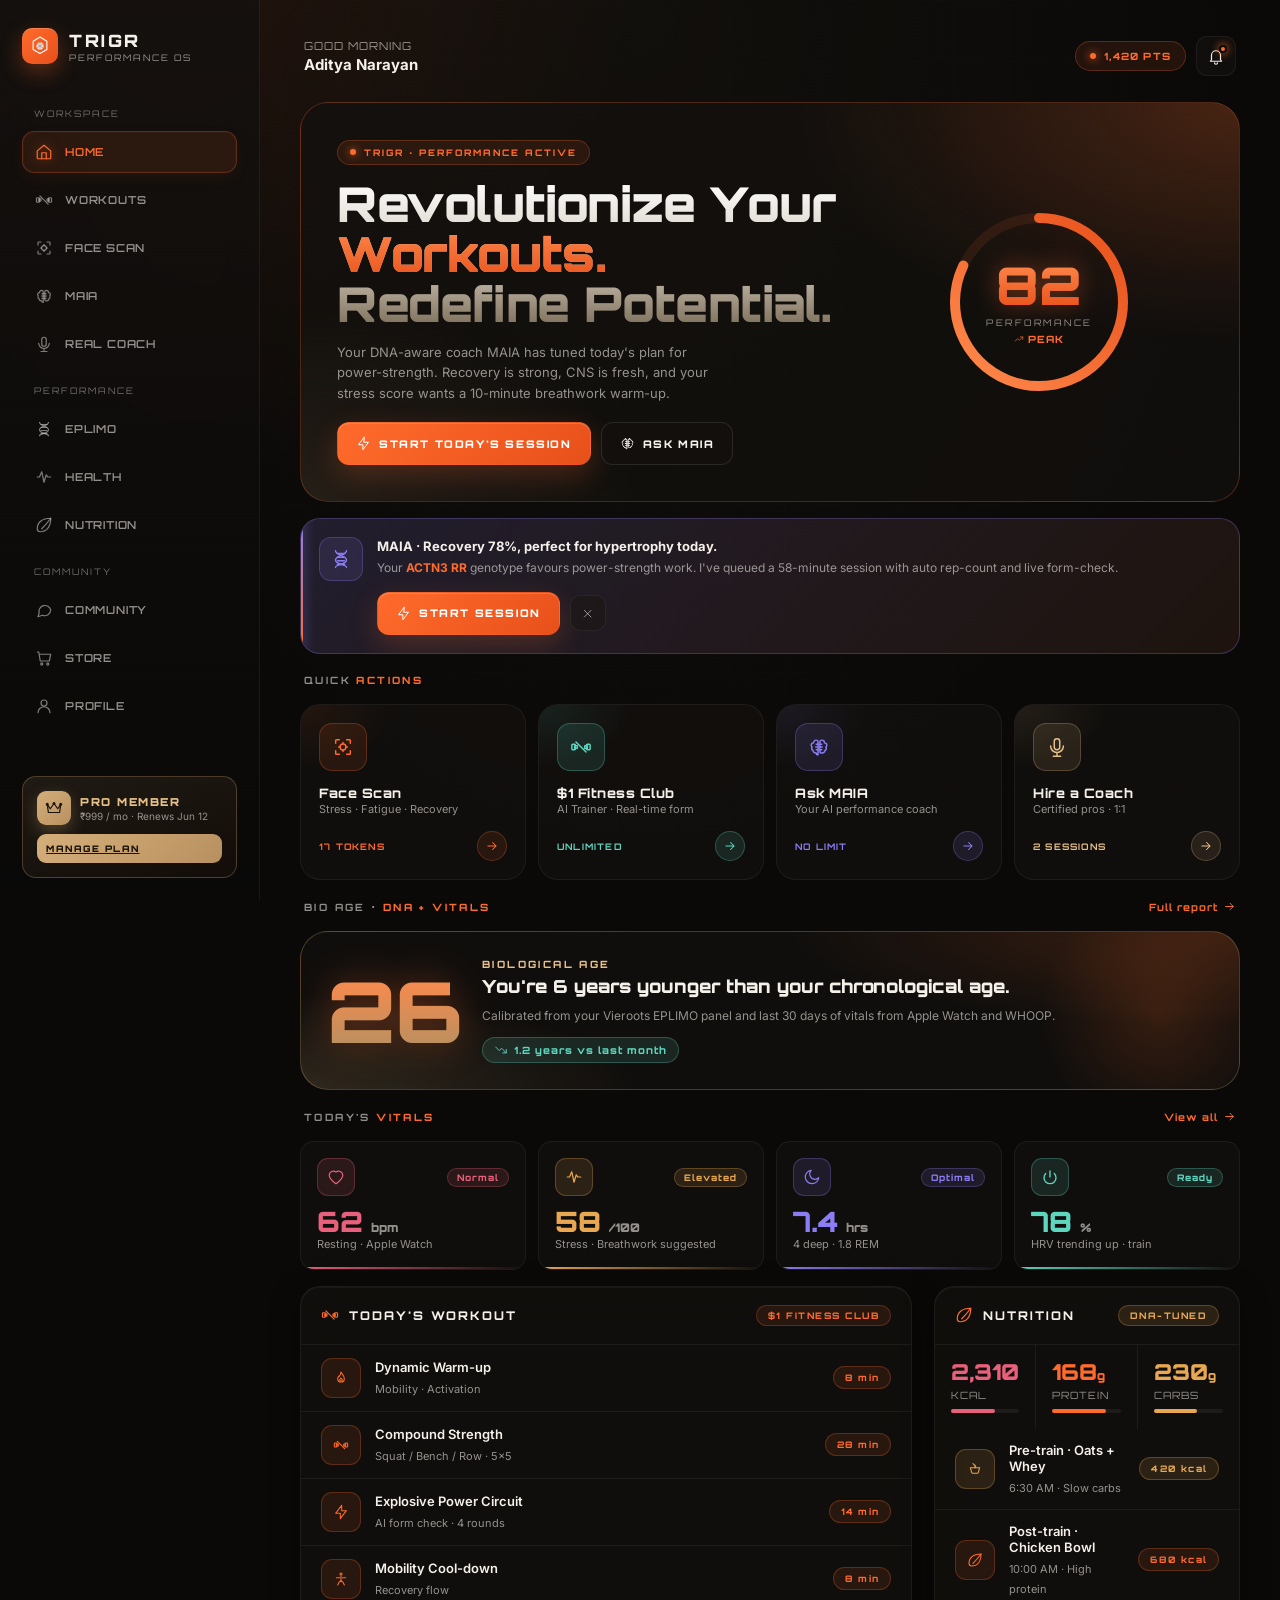
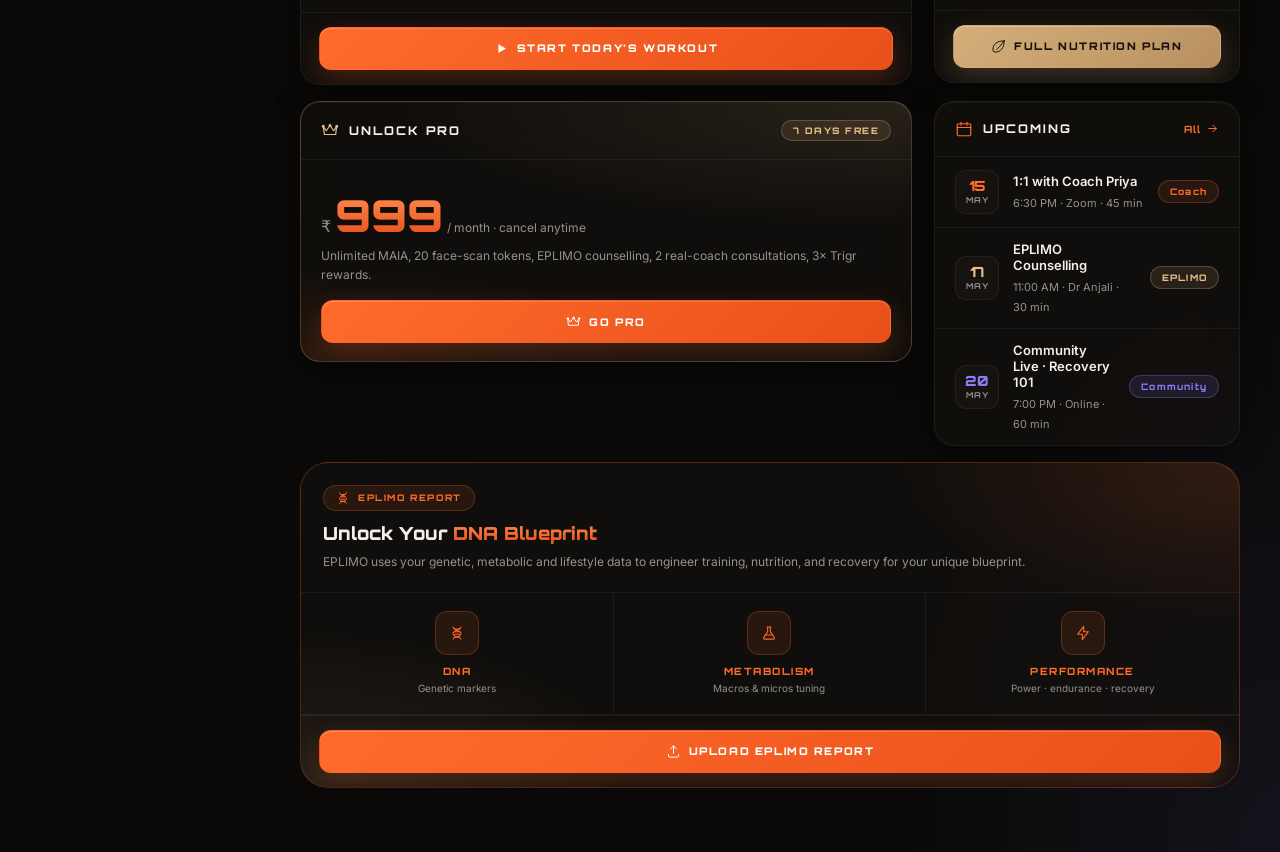
==== index.html @ 05886dad "TRIGR prototype · v1.0 · all 12 pages" ====
<!DOCTYPE html>
<html lang="en">
<head>
<meta charset="UTF-8"/>
<meta name="viewport" content="width=device-width, initial-scale=1.0"/>
<title>TRIGR — Home</title>
<link href="https://fonts.googleapis.com/css2?family=Orbitron:wght@400;600;700;900&family=Inter:wght@300;400;500;600;700;800&display=swap" rel="stylesheet"/>
<link rel="stylesheet" href="styles.css"/>
<script src="icons.js" defer></script>
</head>
<body>

<div class="app">

  <!-- SIDEBAR (desktop) -->
  <aside class="sidebar">
    <div class="sb-brand">
      <div class="sb-mark"><svg class="ic ic-22"><use href="#i-logo"/></svg></div>
      <div>
        <div class="sb-name">TRIGR</div>
        <div class="sb-sub">Performance OS</div>
      </div>
    </div>

    <div class="sb-section">Workspace</div>
    <a href="index.html"     class="sb-link active"><svg class="ic"><use href="#i-home"/></svg>Home</a>
    <a href="workout.html"   class="sb-link"><svg class="ic"><use href="#i-dumbbell"/></svg>Workouts</a>
    <a href="scan.html"      class="sb-link"><svg class="ic"><use href="#i-scan"/></svg>Face Scan</a>
    <a href="maia.html"      class="sb-link"><svg class="ic"><use href="#i-brain"/></svg>MAIA</a>
    <a href="coach.html"     class="sb-link"><svg class="ic"><use href="#i-mic"/></svg>Real Coach</a>

    <div class="sb-section">Performance</div>
    <a href="eplimo.html"    class="sb-link"><svg class="ic"><use href="#i-dna"/></svg>EPLIMO</a>
    <a href="health.html"    class="sb-link"><svg class="ic"><use href="#i-pulse"/></svg>Health</a>
    <a href="diet.html"      class="sb-link"><svg class="ic"><use href="#i-leaf"/></svg>Nutrition</a>

    <div class="sb-section">Community</div>
    <a href="community.html" class="sb-link"><svg class="ic"><use href="#i-message"/></svg>Community</a>
    <a href="store.html"     class="sb-link"><svg class="ic"><use href="#i-cart"/></svg>Store</a>
    <a href="profile.html"   class="sb-link"><svg class="ic"><use href="#i-user"/></svg>Profile</a>

    <div class="sb-plan">
      <div class="sb-plan-row">
        <div class="sb-plan-ic"><svg class="ic ic-18"><use href="#i-crown"/></svg></div>
        <div>
          <div class="sb-plan-name">PRO MEMBER</div>
          <div class="sb-plan-meta">₹999 / mo · Renews Jun 12</div>
        </div>
      </div>
      <a href="upgrade.html" class="sb-plan-btn">Manage Plan</a>
    </div>
  </aside>

  <!-- MAIN -->
  <main class="main">
  <div class="main-wrap">

    <!-- TOP BAR -->
    <div class="topbar">
      <div class="tb-left">
        <div class="tb-menu"><svg class="ic ic-18"><use href="#i-menu"/></svg></div>
        <div class="tb-mark">
          <div class="sb-mark"><svg class="ic ic-18"><use href="#i-logo"/></svg></div>
          <div class="tb-name">TRIGR</div>
        </div>
        <div class="tb-greet">
          <div class="tg-hey">Good morning</div>
          <div class="tg-name">Aditya Narayan</div>
        </div>
      </div>
      <div class="tb-right">
        <span class="pill"><span class="dot"></span>1,420 PTS</span>
        <button class="icon-btn"><svg class="ic ic-18"><use href="#i-bell"/></svg><span class="nd"></span></button>
      </div>
    </div>

    <div class="stack">

      <!-- HERO -->
      <section class="hero">
        <div class="hero-grid">
          <div>
            <div class="hero-eyebrow"><span class="dot"></span>Trigr · Performance Active</div>
            <h1 class="hero-title">Revolutionize Your <span>Workouts.</span><br/>Redefine Potential.</h1>
            <p class="hero-sub">Your DNA-aware coach MAIA has tuned today's plan for power-strength. Recovery is strong, CNS is fresh, and your stress score wants a 10-minute breathwork warm-up.</p>
            <div class="hero-cta-row">
              <a href="workout.html" class="btn btn-primary inline"><svg class="ic"><use href="#i-bolt"/></svg>Start Today's Session</a>
              <a href="maia.html"    class="btn btn-ghost inline"><svg class="ic"><use href="#i-brain"/></svg>Ask MAIA</a>
            </div>
          </div>

          <div class="ring-wrap">
            <div class="ring">
              <svg viewBox="0 0 200 200">
                <circle cx="100" cy="100" r="84" fill="none" stroke="rgba(255,107,44,.10)" stroke-width="10"/>
                <circle id="mRing" cx="100" cy="100" r="84" fill="none"
                  stroke="url(#g-ring)" stroke-width="10" stroke-linecap="round"
                  stroke-dasharray="528" stroke-dashoffset="528"
                  style="transition:stroke-dashoffset 1.4s cubic-bezier(.4,0,.2,1)"/>
                <defs>
                  <linearGradient id="g-ring" x1="0" y1="0" x2="1" y2="1">
                    <stop offset="0%" stop-color="#FF8A4C"/>
                    <stop offset="100%" stop-color="#E8501A"/>
                  </linearGradient>
                </defs>
              </svg>
              <div class="ring-center">
                <div class="ring-val">82</div>
                <div class="ring-lbl">Performance</div>
                <div class="ring-sub"><svg class="ic"><use href="#i-trend-up"/></svg>Peak</div>
              </div>
            </div>
          </div>
        </div>
      </section>

      <!-- MAIA INSIGHT BANNER -->
      <div class="banner" id="banner">
        <div class="banner-ic"><svg class="ic"><use href="#i-dna"/></svg></div>
        <div class="banner-body">
          <strong>MAIA · Recovery 78%, perfect for hypertrophy today.</strong>
          <p>Your <b>ACTN3 RR</b> genotype favours power-strength work. I've queued a 58-minute session with auto rep-count and live form-check.</p>
          <div class="banner-cta">
            <a href="workout.html" class="btn btn-primary inline"><svg class="ic"><use href="#i-bolt"/></svg>Start Session</a>
            <button class="banner-x" onclick="document.getElementById('banner').style.display='none'"><svg class="ic"><use href="#i-close"/></svg></button>
          </div>
        </div>
      </div>

      <!-- QUICK ACTIONS -->
      <div class="sec-head"><div class="sec-eyebrow">Quick <b>Actions</b></div></div>
      <div class="actions">
        <a href="scan.html" class="action tone-trigr">
          <div class="action-head"><div class="action-ic"><svg class="ic"><use href="#i-scan"/></svg></div></div>
          <div><div class="action-title">Face Scan</div><div class="action-sub">Stress · Fatigue · Recovery</div></div>
          <div class="action-meta"><span class="action-pill">17 Tokens</span><span class="action-arr"><svg class="ic ic-14"><use href="#i-arrow-right"/></svg></span></div>
        </a>
        <a href="workout.html" class="action tone-teal">
          <div class="action-head"><div class="action-ic"><svg class="ic"><use href="#i-dumbbell"/></svg></div></div>
          <div><div class="action-title">$1 Fitness Club</div><div class="action-sub">AI Trainer · Real-time form</div></div>
          <div class="action-meta"><span class="action-pill">Unlimited</span><span class="action-arr"><svg class="ic ic-14"><use href="#i-arrow-right"/></svg></span></div>
        </a>
        <a href="maia.html" class="action tone-purple">
          <div class="action-head"><div class="action-ic"><svg class="ic"><use href="#i-brain"/></svg></div></div>
          <div><div class="action-title">Ask MAIA</div><div class="action-sub">Your AI performance coach</div></div>
          <div class="action-meta"><span class="action-pill">No Limit</span><span class="action-arr"><svg class="ic ic-14"><use href="#i-arrow-right"/></svg></span></div>
        </a>
        <a href="coach.html" class="action tone-gold">
          <div class="action-head"><div class="action-ic"><svg class="ic"><use href="#i-mic"/></svg></div></div>
          <div><div class="action-title">Hire a Coach</div><div class="action-sub">Certified pros · 1:1</div></div>
          <div class="action-meta"><span class="action-pill">2 Sessions</span><span class="action-arr"><svg class="ic ic-14"><use href="#i-arrow-right"/></svg></span></div>
        </a>
      </div>

      <!-- BIO AGE -->
      <div class="sec-head"><div class="sec-eyebrow">Bio Age · <b>DNA + Vitals</b></div><a href="health.html" class="sec-link">Full report<svg class="ic"><use href="#i-arrow-right"/></svg></a></div>
      <section class="bioage">
        <div class="bioage-row">
          <div class="bioage-num">26</div>
          <div class="bioage-info">
            <div class="bioage-eyebrow">Biological Age</div>
            <h3>You're 6 years younger than your chronological age.</h3>
            <p>Calibrated from your Vieroots EPLIMO panel and last 30 days of vitals from Apple Watch and WHOOP.</p>
            <span class="bioage-delta"><svg class="ic ic-14"><use href="#i-trend-down"/></svg>1.2 years vs last month</span>
          </div>
        </div>
      </section>

      <!-- VITALS TILES -->
      <div class="sec-head"><div class="sec-eyebrow">Today's <b>Vitals</b></div><a href="health.html" class="sec-link">View all<svg class="ic"><use href="#i-arrow-right"/></svg></a></div>
      <div class="tile-grid">
        <div class="tile tone-rose">
          <div class="tile-head"><div class="tile-ic"><svg class="ic"><use href="#i-heart"/></svg></div><span class="tile-badge">Normal</span></div>
          <div><div class="tile-val">62<small> bpm</small></div><div class="tile-hint">Resting · Apple Watch</div></div>
        </div>
        <div class="tile tone-amber">
          <div class="tile-head"><div class="tile-ic"><svg class="ic"><use href="#i-pulse"/></svg></div><span class="tile-badge">Elevated</span></div>
          <div><div class="tile-val">58<small> /100</small></div><div class="tile-hint">Stress · Breathwork suggested</div></div>
        </div>
        <div class="tile tone-purple">
          <div class="tile-head"><div class="tile-ic"><svg class="ic"><use href="#i-moon"/></svg></div><span class="tile-badge">Optimal</span></div>
          <div><div class="tile-val">7.4<small> hrs</small></div><div class="tile-hint">4 deep · 1.8 REM</div></div>
        </div>
        <div class="tile tone-teal">
          <div class="tile-head"><div class="tile-ic"><svg class="ic"><use href="#i-power"/></svg></div><span class="tile-badge">Ready</span></div>
          <div><div class="tile-val">78<small> %</small></div><div class="tile-hint">HRV trending up · train</div></div>
        </div>
      </div>

      <!-- 2-COL: Today's workout + Diet -->
      <div class="layout-2col">
        <section class="card">
          <div class="card-head"><div class="ch-left"><svg class="ic ic-18"><use href="#i-dumbbell"/></svg><h3>Today's Workout</h3></div><span class="tag">$1 Fitness Club</span></div>
          <div class="rows">
            <div class="rrow"><div class="rrow-ic tone-trigr"><svg class="ic"><use href="#i-fire"/></svg></div><div class="rrow-info"><strong>Dynamic Warm-up</strong><span>Mobility · Activation</span></div><span class="rrow-pill">8 min</span></div>
            <div class="rrow"><div class="rrow-ic tone-trigr"><svg class="ic"><use href="#i-dumbbell"/></svg></div><div class="rrow-info"><strong>Compound Strength</strong><span>Squat / Bench / Row · 5×5</span></div><span class="rrow-pill">28 min</span></div>
            <div class="rrow"><div class="rrow-ic tone-trigr"><svg class="ic"><use href="#i-bolt"/></svg></div><div class="rrow-info"><strong>Explosive Power Circuit</strong><span>AI form check · 4 rounds</span></div><span class="rrow-pill">14 min</span></div>
            <div class="rrow"><div class="rrow-ic tone-trigr"><svg class="ic"><use href="#i-stretch"/></svg></div><div class="rrow-info"><strong>Mobility Cool-down</strong><span>Recovery flow</span></div><span class="rrow-pill">8 min</span></div>
          </div>
          <div class="card-foot"><a href="workout.html" class="btn btn-primary"><svg class="ic"><use href="#i-play"/></svg>Start Today's Workout</a></div>
        </section>

        <section class="card">
          <div class="card-head"><div class="ch-left"><svg class="ic ic-18"><use href="#i-leaf"/></svg><h3>Nutrition</h3></div><span class="tag amber">DNA-Tuned</span></div>
          <div class="macro-grid">
            <div class="macro">
              <div class="macro-val" style="color:var(--rose)">2,310</div>
              <div class="macro-lbl">Kcal</div>
              <div class="macro-bar"><div class="macro-fill" style="width:64%;background:var(--rose)"></div></div>
            </div>
            <div class="macro">
              <div class="macro-val" style="color:var(--trigr)">168<small style="font-size:12px">g</small></div>
              <div class="macro-lbl">Protein</div>
              <div class="macro-bar"><div class="macro-fill" style="width:78%;background:var(--trigr)"></div></div>
            </div>
            <div class="macro">
              <div class="macro-val" style="color:var(--amber)">230<small style="font-size:12px">g</small></div>
              <div class="macro-lbl">Carbs</div>
              <div class="macro-bar"><div class="macro-fill" style="width:62%;background:var(--amber)"></div></div>
            </div>
          </div>
          <div class="rows">
            <div class="rrow"><div class="rrow-ic tone-amber"><svg class="ic"><use href="#i-mortar"/></svg></div><div class="rrow-info"><strong>Pre-train · Oats + Whey</strong><span>6:30 AM · Slow carbs</span></div><span class="rrow-pill tone-amber">420 kcal</span></div>
            <div class="rrow"><div class="rrow-ic tone-trigr"><svg class="ic"><use href="#i-leaf"/></svg></div><div class="rrow-info"><strong>Post-train · Chicken Bowl</strong><span>10:00 AM · High protein</span></div><span class="rrow-pill">680 kcal</span></div>
          </div>
          <div class="card-foot"><a href="diet.html" class="btn btn-gold"><svg class="ic"><use href="#i-leaf"/></svg>Full Nutrition Plan</a></div>
        </section>
      </div>

      <!-- 2-COL: Upgrade + Upcoming -->
      <div class="layout-2col">
        <section class="card luxe">
          <div class="card-head"><div class="ch-left"><svg class="ic ic-18" style="color:var(--gold3)"><use href="#i-crown"/></svg><h3>Unlock Pro</h3></div><span class="tag gold">7 Days Free</span></div>
          <div class="card-pad">
            <div class="plan-price-row">
              <span class="plan-sym">₹</span>
              <span class="plan-amt">999</span>
              <span class="plan-per">/ month · cancel anytime</span>
            </div>
            <p style="font-size:12px;color:var(--muted);line-height:1.6;margin:8px 0 16px">Unlimited MAIA, 20 face-scan tokens, EPLIMO counselling, 2 real-coach consultations, 3× Trigr rewards.</p>
            <a href="upgrade.html" class="btn btn-primary"><svg class="ic"><use href="#i-crown"/></svg>Go Pro</a>
          </div>
        </section>

        <section class="card">
          <div class="card-head"><div class="ch-left"><svg class="ic ic-18"><use href="#i-calendar"/></svg><h3>Upcoming</h3></div><a href="#" class="sec-link">All<svg class="ic"><use href="#i-arrow-right"/></svg></a></div>
          <div class="rows">
            <div class="rrow"><div class="rrow-date"><div class="d">15</div><div class="m">MAY</div></div><div class="rrow-info"><strong>1:1 with Coach Priya</strong><span>6:30 PM · Zoom · 45 min</span></div><span class="rrow-pill">Coach</span></div>
            <div class="rrow"><div class="rrow-date"><div class="d" style="color:var(--gold3)">17</div><div class="m">MAY</div></div><div class="rrow-info"><strong>EPLIMO Counselling</strong><span>11:00 AM · Dr Anjali · 30 min</span></div><span class="rrow-pill tone-gold">EPLIMO</span></div>
            <div class="rrow"><div class="rrow-date"><div class="d" style="color:var(--purple)">20</div><div class="m">MAY</div></div><div class="rrow-info"><strong>Community Live · Recovery 101</strong><span>7:00 PM · Online · 60 min</span></div><span class="rrow-pill tone-purple">Community</span></div>
          </div>
        </section>
      </div>

      <!-- EPLIMO TEASER -->
      <section class="eplimo-card">
        <div class="eplimo-head">
          <div class="eplimo-vbadge"><svg class="ic ic-14"><use href="#i-dna"/></svg>EPLIMO Report</div>
          <h3>Unlock Your <span>DNA Blueprint</span></h3>
          <p>EPLIMO uses your genetic, metabolic and lifestyle data to engineer training, nutrition, and recovery for your unique blueprint.</p>
        </div>
        <div class="pillars">
          <div class="pillar"><div class="pillar-ic"><svg class="ic"><use href="#i-dna"/></svg></div><div class="pillar-name">DNA</div><div class="pillar-sub">Genetic markers</div></div>
          <div class="pillar"><div class="pillar-ic"><svg class="ic"><use href="#i-flask"/></svg></div><div class="pillar-name">Metabolism</div><div class="pillar-sub">Macros & micros tuning</div></div>
          <div class="pillar"><div class="pillar-ic"><svg class="ic"><use href="#i-bolt"/></svg></div><div class="pillar-name">Performance</div><div class="pillar-sub">Power · endurance · recovery</div></div>
        </div>
        <div class="card-foot"><a href="eplimo.html" class="btn btn-primary"><svg class="ic"><use href="#i-upload"/></svg>Upload EPLIMO Report</a></div>
      </section>

    </div>
  </div>
  </main>

  <!-- BOTTOM NAV (mobile) -->
  <nav class="bottom-nav">
    <a href="index.html"   class="bn-item on"><svg class="ic"><use href="#i-home"/></svg>Home</a>
    <a href="workout.html" class="bn-item"><svg class="ic"><use href="#i-dumbbell"/></svg>Move</a>
    <a href="scan.html"    class="bn-item"><svg class="ic"><use href="#i-scan"/></svg>Scan</a>
    <a href="maia.html"    class="bn-item"><svg class="ic"><use href="#i-brain"/></svg>MAIA</a>
    <a href="profile.html" class="bn-item"><svg class="ic"><use href="#i-user"/></svg>Profile</a>
  </nav>

</div>

<script>
window.addEventListener('load', () => {
  const r = document.getElementById('mRing');
  if (r) {
    const C = 2 * Math.PI * 84;
    setTimeout(() => { r.setAttribute('stroke-dashoffset', C * (1 - 0.82)); }, 400);
  }
});
</script>
</body>
</html>
---- styles.css ----
/* ============================================================
   TRIGR · Vieroots Performance OS
   Responsive luxury design system · Desktop dashboard + mobile app
   Brand: orange + champagne · Refined · No emojis · SVG icons
   ============================================================ */

*, *::before, *::after { box-sizing: border-box; margin: 0; padding: 0; }

:root {
  /* Brand */
  --trigr:    #FF6B2C;
  --trigr2:   #FF8A4C;
  --trigr3:   #E8501A;
  --tr-dim:   rgba(255,107,44,.10);
  --tr-dim2:  rgba(255,107,44,.05);
  --tr-b:     rgba(255,107,44,.25);
  --tr-b2:    rgba(255,107,44,.45);
  --tr-g:     0 14px 40px rgba(255,107,44,.22);

  /* Champagne / gold luxe accent */
  --gold:     #D4AF7A;
  --gold2:    #B89060;
  --gold3:    #E6C088;
  --gold-dim: rgba(212,175,122,.12);
  --gold-b:   rgba(212,175,122,.28);

  /* Functional accents */
  --purple:   #8B7DF5;
  --pur-dim:  rgba(139,125,245,.12);
  --pur-b:    rgba(139,125,245,.28);
  --teal:     #5DD6C0;
  --teal-dim: rgba(93,214,192,.12);
  --teal-b:   rgba(93,214,192,.28);
  --rose:     #E8607C;
  --rose-dim: rgba(232,96,124,.12);
  --rose-b:   rgba(232,96,124,.28);
  --amber:    #E8A852;
  --amb-dim:  rgba(232,168,82,.12);
  --amb-b:    rgba(232,168,82,.28);
  --green-s:  #6FCF97;

  /* Surfaces */
  --bg:        #0A0908;
  --bg2:       #110F0D;
  --bg3:       #14110F;
  --surface:   rgba(20,17,15,.72);
  --surface2:  rgba(28,23,20,.55);
  --glass:     rgba(20,17,15,.78);
  --hairline:  rgba(255,255,255,.06);
  --hairline2: rgba(255,255,255,.10);
  --hairline3: rgba(255,255,255,.16);

  /* Text */
  --text:      #F5F0EA;
  --text2:     rgba(245,240,234,.86);
  --muted:     rgba(245,240,234,.58);
  --muted2:    rgba(245,240,234,.42);

  /* Type */
  --f-display: 'Orbitron', system-ui, sans-serif;
  --f-body:    'Inter', system-ui, sans-serif;

  /* Radii / shadow */
  --r-sm: 10px;
  --r-md: 14px;
  --r-lg: 20px;
  --r-xl: 28px;
  --sh-1: 0 1px 0 rgba(255,255,255,.04) inset, 0 8px 30px rgba(0,0,0,.4);
  --sh-2: 0 1px 0 rgba(255,255,255,.05) inset, 0 18px 60px rgba(0,0,0,.5);

  /* Layout */
  --side-w: 260px;
  --maxw:   1280px;
}

html, body {
  font-family: var(--f-body);
  -webkit-font-smoothing: antialiased;
  text-rendering: optimizeLegibility;
  color: var(--text);
  background: var(--bg);
}

body {
  min-height: 100vh;
  background:
    radial-gradient(ellipse 60% 40% at 12% -6%, rgba(255,107,44,.10), transparent 65%),
    radial-gradient(ellipse 50% 40% at 100% 100%, rgba(139,125,245,.08), transparent 60%),
    radial-gradient(ellipse 80% 60% at 50% 0%, rgba(212,175,122,.04), transparent 60%),
    var(--bg);
  overflow-x: hidden;
}

/* ─── Icon primitive ─── */
.ic { width: 1em; height: 1em; display: inline-block; vertical-align: -.125em; color: currentColor; flex-shrink: 0; }
.ic-14 { font-size: 14px; }
.ic-16 { font-size: 16px; }
.ic-18 { font-size: 18px; }
.ic-20 { font-size: 20px; }
.ic-22 { font-size: 22px; }
.ic-24 { font-size: 24px; }
.ic-28 { font-size: 28px; }
.ic-32 { font-size: 32px; }
.ic-40 { font-size: 40px; }
.ic-48 { font-size: 48px; }

/* ─── App layout ─── */
.app {
  display: grid;
  grid-template-columns: 1fr;
  min-height: 100vh;
  position: relative;
}

/* Faint grid texture (only on desktop) */
.app::before {
  content: ''; position: fixed; inset: 0; pointer-events: none; z-index: 0; opacity: .55;
  background-image:
    linear-gradient(rgba(255,255,255,.014) 1px, transparent 1px),
    linear-gradient(90deg, rgba(255,255,255,.014) 1px, transparent 1px);
  background-size: 56px 56px;
}

/* ─── SIDEBAR (desktop) ─── */
.sidebar {
  display: none;
  position: sticky; top: 0; align-self: start;
  height: 100vh;
  width: var(--side-w);
  padding: 28px 22px 22px;
  border-right: 1px solid var(--hairline);
  background: linear-gradient(180deg, rgba(20,17,15,.85), rgba(10,9,8,.85));
  backdrop-filter: blur(20px);
  z-index: 30;
  flex-direction: column;
  gap: 6px;
}
.sb-brand { display: flex; align-items: center; gap: 11px; margin-bottom: 24px; }
.sb-mark {
  width: 36px; height: 36px; border-radius: 10px;
  background: linear-gradient(135deg, var(--trigr), var(--trigr3));
  display: grid; place-items: center; color: #fff;
  box-shadow: 0 8px 22px rgba(255,107,44,.32), inset 0 1px 0 rgba(255,255,255,.18);
}
.sb-name {
  font-family: var(--f-display); font-size: 17px; font-weight: 900;
  letter-spacing: 2.5px; color: var(--text);
}
.sb-sub {
  font-size: 9px; color: var(--muted); letter-spacing: 2px;
  text-transform: uppercase; font-family: var(--f-display); margin-top: 1px;
}

.sb-section { font-size: 9px; color: var(--muted2); font-family: var(--f-display); letter-spacing: 2px; text-transform: uppercase; padding: 14px 12px 6px; }
.sb-link {
  display: flex; align-items: center; gap: 12px;
  padding: 11px 12px; border-radius: 12px;
  color: var(--muted); text-decoration: none;
  font-family: var(--f-display); font-size: 11px; font-weight: 600;
  letter-spacing: .8px; text-transform: uppercase;
  transition: color .2s, background .2s, transform .2s;
  border: 1px solid transparent;
}
.sb-link .ic { font-size: 18px; opacity: .85; }
.sb-link:hover { color: var(--text); background: rgba(255,255,255,.025); }
.sb-link.active {
  color: var(--trigr); background: var(--tr-dim);
  border-color: var(--tr-b);
  box-shadow: inset 0 0 0 1px rgba(255,107,44,.04), 0 6px 16px rgba(255,107,44,.06);
}
.sb-link.active .ic { opacity: 1; filter: drop-shadow(0 0 6px rgba(255,107,44,.55)); }

.sb-plan {
  margin-top: auto;
  padding: 14px;
  border-radius: 14px;
  background: linear-gradient(160deg, rgba(212,175,122,.10), rgba(255,107,44,.04));
  border: 1px solid var(--gold-b);
  display: flex; flex-direction: column; gap: 9px;
}
.sb-plan-row { display: flex; align-items: center; gap: 9px; }
.sb-plan-ic {
  width: 34px; height: 34px; border-radius: 9px;
  background: linear-gradient(135deg, var(--gold), var(--gold2));
  color: #1a130a; display: grid; place-items: center;
  box-shadow: 0 6px 16px rgba(212,175,122,.28);
}
.sb-plan-name { font-family: var(--f-display); font-size: 11px; font-weight: 900; color: var(--gold3); letter-spacing: 1.5px; }
.sb-plan-meta { font-size: 10px; color: var(--muted); margin-top: 1px; }
.sb-plan-btn {
  width: 100%; padding: 9px; border-radius: 9px;
  background: linear-gradient(135deg, var(--gold), var(--gold2)); color: #1a130a;
  border: none; font-family: var(--f-display); font-size: 9px; font-weight: 900;
  letter-spacing: 1.5px; text-transform: uppercase; cursor: pointer;
}

/* ─── MAIN ─── */
.main {
  position: relative; z-index: 1;
  padding: 22px 18px 100px;
  max-width: 100%;
}
.main-wrap { max-width: var(--maxw); margin: 0 auto; }

/* Top bar */
.topbar {
  display: flex; align-items: center; justify-content: space-between; gap: 14px;
  padding: 4px 4px 18px;
  margin-bottom: 4px;
}
.tb-left { display: flex; align-items: center; gap: 14px; }
.tb-menu {
  width: 40px; height: 40px; border-radius: 11px;
  display: grid; place-items: center;
  background: var(--surface); border: 1px solid var(--hairline);
  color: var(--text); cursor: pointer;
}
.tb-mark { display: flex; align-items: center; gap: 10px; }
.tb-mark .sb-mark { width: 34px; height: 34px; border-radius: 9px; }
.tb-name { font-family: var(--f-display); font-size: 14px; font-weight: 900; letter-spacing: 2.5px; }

.tb-greet .tg-hey { font-size: 11px; color: var(--muted); font-family: var(--f-display); letter-spacing: 1px; text-transform: uppercase; }
.tb-greet .tg-name { font-size: 15px; font-weight: 700; margin-top: 2px; color: var(--text); }

.tb-right { display: flex; align-items: center; gap: 10px; }
.pill {
  display: inline-flex; align-items: center; gap: 8px;
  padding: 8px 14px; border-radius: 99px;
  background: var(--tr-dim); border: 1px solid var(--tr-b);
  font-family: var(--f-display); font-size: 10px; font-weight: 800;
  letter-spacing: 1.2px; color: var(--trigr);
}
.pill.gold { background: var(--gold-dim); border-color: var(--gold-b); color: var(--gold3); }
.pill.muted { background: var(--surface); border-color: var(--hairline); color: var(--muted); }
.pill .dot { width: 6px; height: 6px; border-radius: 50%; background: currentColor; box-shadow: 0 0 8px currentColor; }
.icon-btn {
  width: 40px; height: 40px; border-radius: 11px;
  display: grid; place-items: center;
  background: var(--surface); border: 1px solid var(--hairline);
  color: var(--text); cursor: pointer; position: relative;
  transition: border-color .2s, transform .15s;
}
.icon-btn:hover { border-color: var(--hairline2); }
.icon-btn .nd { position: absolute; top: 8px; right: 8px; width: 8px; height: 8px; border-radius: 50%; background: var(--trigr); box-shadow: 0 0 8px var(--trigr); border: 2px solid var(--bg); }

/* ─── Page header for sub-pages ─── */
.page-header {
  display: flex; align-items: center; gap: 12px;
  padding: 2px 4px 16px;
}
.back-btn {
  width: 40px; height: 40px; border-radius: 11px;
  display: grid; place-items: center;
  background: var(--surface); border: 1px solid var(--hairline);
  color: var(--text); cursor: pointer; text-decoration: none;
  transition: border-color .2s;
}
.back-btn:hover { border-color: var(--hairline2); }
.page-title { flex: 1; min-width: 0; }
.pt-eyebrow {
  font-size: 10px; font-family: var(--f-display); font-weight: 700;
  letter-spacing: 2px; color: var(--trigr); text-transform: uppercase;
}
.page-title h1 {
  font-family: var(--f-display); font-size: 20px; font-weight: 900;
  letter-spacing: 1px; margin-top: 3px;
  background: linear-gradient(180deg, #FFFFFF, #C9BFAF);
  -webkit-background-clip: text; -webkit-text-fill-color: transparent; background-clip: text;
}

/* ─── Section heads ─── */
.sec-head {
  display: flex; align-items: center; justify-content: space-between;
  margin: 8px 4px 2px;
}
.sec-eyebrow {
  font-family: var(--f-display); font-size: 10px; font-weight: 700;
  letter-spacing: 2.4px; text-transform: uppercase; color: var(--muted);
}
.sec-eyebrow b { color: var(--trigr); font-weight: 800; }
.sec-link {
  font-family: var(--f-display); font-size: 10px; font-weight: 700;
  letter-spacing: 1px; color: var(--trigr); text-decoration: none;
  display: inline-flex; align-items: center; gap: 5px; cursor: pointer;
}
.sec-link .ic { font-size: 13px; }

/* ─── Cards ─── */
.card {
  background: var(--surface); backdrop-filter: blur(20px);
  border: 1px solid var(--hairline);
  border-radius: var(--r-lg);
  box-shadow: var(--sh-1);
  overflow: hidden; position: relative;
}
.card.accent { border-color: var(--tr-b); }
.card.luxe {
  background:
    radial-gradient(ellipse 140% 80% at 100% 0%, rgba(212,175,122,.12), transparent 60%),
    radial-gradient(ellipse 100% 60% at 0% 100%, rgba(255,107,44,.10), transparent 60%),
    var(--surface);
  border-color: var(--gold-b);
}
.card-head {
  display: flex; align-items: center; justify-content: space-between;
  padding: 18px 20px; border-bottom: 1px solid var(--hairline);
}
.card-head .ch-left { display: flex; align-items: center; gap: 10px; }
.card-head .ch-left .ic { color: var(--trigr); font-size: 18px; }
.card-head h3 {
  font-family: var(--f-display); font-size: 12px; font-weight: 800;
  letter-spacing: 2px; text-transform: uppercase; color: var(--text);
}
.tag {
  font-family: var(--f-display); font-size: 9px; font-weight: 800;
  letter-spacing: 1.5px; text-transform: uppercase;
  padding: 4px 11px; border-radius: 99px;
  background: var(--tr-dim); color: var(--trigr); border: 1px solid var(--tr-b);
}
.tag.gold   { background: var(--gold-dim); color: var(--gold3); border-color: var(--gold-b); }
.tag.amber  { background: var(--amb-dim);  color: var(--amber); border-color: var(--amb-b); }
.tag.teal   { background: var(--teal-dim); color: var(--teal);  border-color: var(--teal-b); }
.tag.purple { background: var(--pur-dim);  color: var(--purple);border-color: var(--pur-b); }
.tag.rose   { background: var(--rose-dim); color: var(--rose);  border-color: var(--rose-b); }
.tag.muted  { background: var(--surface2); color: var(--muted); border-color: var(--hairline2); }

.card-pad { padding: 18px 20px; }
.card-foot { padding: 14px 18px; border-top: 1px solid var(--hairline); }

/* ─── HERO ─── */
.hero {
  position: relative; overflow: hidden;
  background:
    radial-gradient(ellipse 80% 100% at 100% 0%, rgba(255,107,44,.18), transparent 60%),
    radial-gradient(ellipse 60% 80% at 0% 100%, rgba(212,175,122,.10), transparent 60%),
    var(--surface);
  border: 1px solid var(--tr-b);
  border-radius: var(--r-xl);
  padding: 26px;
}
.hero::after {
  content: ''; position: absolute; inset: 0; pointer-events: none;
  background: radial-gradient(60% 80% at 100% 0%, rgba(255,107,44,.06), transparent 60%);
}
.hero-grid {
  display: grid; grid-template-columns: 1fr; gap: 22px;
  position: relative; z-index: 1; align-items: center;
}
.hero-eyebrow {
  display: inline-flex; align-items: center; gap: 8px;
  padding: 6px 12px; border-radius: 99px;
  background: var(--tr-dim); border: 1px solid var(--tr-b);
  font-family: var(--f-display); font-size: 9px; font-weight: 800;
  letter-spacing: 2px; text-transform: uppercase; color: var(--trigr);
  margin-bottom: 14px;
}
.hero-eyebrow .dot { width: 6px; height: 6px; border-radius: 50%; background: var(--trigr); box-shadow: 0 0 8px var(--trigr); animation: blink 2s infinite; }
@keyframes blink { 0%,100%{opacity:1} 50%{opacity:.3} }
.hero-title {
  font-family: var(--f-display); font-size: 30px; font-weight: 900; line-height: 1.05;
  letter-spacing: -.4px;
  background: linear-gradient(180deg, #FFFFFF, #C9BFAF 60%, #7A6C58);
  -webkit-background-clip: text; -webkit-text-fill-color: transparent; background-clip: text;
}
.hero-title span {
  background: linear-gradient(180deg, var(--trigr2), var(--trigr3));
  -webkit-background-clip: text; -webkit-text-fill-color: transparent; background-clip: text;
}
.hero-sub { font-size: 13px; color: var(--muted); margin-top: 12px; line-height: 1.6; max-width: 380px; }
.hero-cta-row { display: flex; gap: 10px; margin-top: 18px; flex-wrap: wrap; }

/* Hero ring */
.ring-wrap { display: flex; align-items: center; justify-content: center; padding: 4px; }
.ring {
  position: relative; width: 160px; height: 160px;
}
.ring > svg { width: 100%; height: 100%; transform: rotate(-90deg); }
.ring-center {
  position: absolute; inset: 0; display: flex; flex-direction: column;
  align-items: center; justify-content: center; text-align: center;
}
.ring-val {
  font-family: var(--f-display); font-size: 42px; font-weight: 900; line-height: 1;
  background: linear-gradient(180deg, var(--trigr2), var(--trigr3));
  -webkit-background-clip: text; -webkit-text-fill-color: transparent; background-clip: text;
  filter: drop-shadow(0 0 12px rgba(255,107,44,.4));
}
.ring-lbl {
  font-family: var(--f-display); font-size: 9px; color: var(--muted);
  letter-spacing: 2.5px; text-transform: uppercase; margin-top: 6px;
}
.ring-sub {
  font-family: var(--f-display); font-size: 10px; font-weight: 800;
  color: var(--trigr); letter-spacing: 1px; text-transform: uppercase; margin-top: 5px;
  display: inline-flex; align-items: center; gap: 4px;
}

/* ─── Stat tiles (grid) ─── */
.tile-grid { display: grid; grid-template-columns: 1fr 1fr; gap: 12px; }
.tile {
  position: relative; overflow: hidden;
  background: var(--surface); border: 1px solid var(--hairline);
  border-radius: var(--r-md); padding: 16px;
  display: flex; flex-direction: column; gap: 12px;
  cursor: pointer; transition: border-color .2s, transform .15s;
  text-decoration: none; color: inherit;
}
.tile:hover { border-color: var(--hairline2); transform: translateY(-1px); }
.tile::after {
  content: ''; position: absolute; left: 0; right: 0; bottom: 0; height: 2px;
  background: linear-gradient(90deg, var(--c1, var(--trigr)), transparent);
}
.tile-head { display: flex; align-items: center; justify-content: space-between; }
.tile-ic {
  width: 38px; height: 38px; border-radius: 11px;
  display: grid; place-items: center;
  background: var(--c-dim, var(--tr-dim));
  color: var(--c1, var(--trigr));
  border: 1px solid var(--c-b, var(--tr-b));
  font-size: 18px;
}
.tile-badge {
  font-family: var(--f-display); font-size: 9px; font-weight: 800;
  padding: 3px 9px; border-radius: 99px;
  background: var(--c-dim, var(--tr-dim)); color: var(--c1, var(--trigr));
  border: 1px solid var(--c-b, var(--tr-b)); letter-spacing: 1px;
}
.tile-val {
  font-family: var(--f-display); font-size: 28px; font-weight: 900; line-height: 1;
  color: var(--c1, var(--text));
}
.tile-val small { font-size: 12px; color: var(--muted); margin-left: 4px; }
.tile-hint { font-size: 11px; color: var(--muted); line-height: 1.5; }
.tile-foot { padding-top: 10px; border-top: 1px solid var(--hairline); display: flex; align-items: center; justify-content: space-between; }
.tile-foot .arr { color: var(--c1, var(--trigr)); }

/* Color variants for tiles */
.tone-trigr  { --c1: var(--trigr);  --c-dim: var(--tr-dim);   --c-b: var(--tr-b); }
.tone-gold   { --c1: var(--gold3);  --c-dim: var(--gold-dim); --c-b: var(--gold-b); }
.tone-purple { --c1: var(--purple); --c-dim: var(--pur-dim);  --c-b: var(--pur-b); }
.tone-teal   { --c1: var(--teal);   --c-dim: var(--teal-dim); --c-b: var(--teal-b); }
.tone-rose   { --c1: var(--rose);   --c-dim: var(--rose-dim); --c-b: var(--rose-b); }
.tone-amber  { --c1: var(--amber);  --c-dim: var(--amb-dim);  --c-b: var(--amb-b); }

/* ─── Action cards (large, 2-col on mobile, 4-col desktop) ─── */
.actions { display: grid; grid-template-columns: 1fr 1fr; gap: 12px; }
.action {
  position: relative; overflow: hidden;
  background: var(--surface); border: 1px solid var(--hairline);
  border-radius: var(--r-lg); padding: 18px;
  display: flex; flex-direction: column; gap: 14px;
  cursor: pointer; transition: border-color .25s, transform .2s;
  text-decoration: none; color: inherit;
}
.action::before {
  content: ''; position: absolute; inset: 0;
  background: radial-gradient(70% 60% at 0% 0%, var(--c-dim, var(--tr-dim)), transparent 60%);
  opacity: .85; pointer-events: none;
}
.action:hover { border-color: var(--c-b, var(--tr-b)); transform: translateY(-2px); }
.action > * { position: relative; z-index: 1; }
.action-head { display: flex; align-items: center; justify-content: space-between; }
.action-ic {
  width: 48px; height: 48px; border-radius: 13px;
  background: var(--c-dim, var(--tr-dim));
  color: var(--c1, var(--trigr));
  border: 1px solid var(--c-b, var(--tr-b));
  display: grid; place-items: center; font-size: 22px;
}
.action-title { font-family: var(--f-display); font-size: 13px; font-weight: 800; letter-spacing: .5px; color: var(--text); }
.action-sub { font-size: 11px; color: var(--muted); line-height: 1.5; }
.action-meta { display: flex; align-items: center; justify-content: space-between; margin-top: auto; }
.action-pill {
  font-family: var(--f-display); font-size: 9px; font-weight: 700;
  letter-spacing: 1.2px; color: var(--c1, var(--trigr)); text-transform: uppercase;
}
.action-arr {
  width: 30px; height: 30px; border-radius: 50%;
  display: grid; place-items: center;
  background: var(--c-dim, var(--tr-dim));
  color: var(--c1, var(--trigr));
  border: 1px solid var(--c-b, var(--tr-b));
  transition: transform .2s;
}
.action:hover .action-arr { transform: translateX(2px); }

/* ─── Buttons ─── */
.btn {
  display: inline-flex; align-items: center; justify-content: center; gap: 8px;
  padding: 13px 18px; border-radius: 12px; border: 1px solid transparent;
  font-family: var(--f-display); font-size: 10.5px; font-weight: 900;
  letter-spacing: 1.6px; text-transform: uppercase; cursor: pointer;
  transition: transform .15s, box-shadow .2s, background .2s; text-decoration: none;
  width: 100%;
}
.btn .ic { font-size: 15px; }
.btn-primary {
  background: linear-gradient(135deg, var(--trigr), var(--trigr3));
  color: #fff;
  box-shadow: 0 10px 28px rgba(255,107,44,.22), inset 0 1px 0 rgba(255,255,255,.18);
}
.btn-primary:hover { box-shadow: 0 14px 36px rgba(255,107,44,.32); transform: translateY(-1px); }
.btn-primary:active { transform: translateY(0); }
.btn-gold {
  background: linear-gradient(135deg, var(--gold), var(--gold2));
  color: #1a130a;
  box-shadow: 0 10px 28px rgba(212,175,122,.22), inset 0 1px 0 rgba(255,255,255,.25);
}
.btn-gold:hover { box-shadow: 0 14px 36px rgba(212,175,122,.32); transform: translateY(-1px); }
.btn-ghost {
  background: var(--surface); border-color: var(--hairline2); color: var(--text);
}
.btn-ghost:hover { border-color: var(--trigr); color: var(--trigr); background: var(--tr-dim); }
.btn-quiet {
  background: transparent; border-color: var(--hairline2); color: var(--muted);
}
.btn-quiet:hover { color: var(--text); border-color: var(--hairline3); }
.btn-sm { padding: 9px 14px; font-size: 9px; letter-spacing: 1.3px; }
.btn.inline { width: auto; }

/* ─── Row list ─── */
.rows { display: flex; flex-direction: column; }
.rrow {
  display: flex; align-items: center; gap: 14px;
  padding: 13px 20px; border-bottom: 1px solid var(--hairline);
  text-decoration: none; color: inherit; transition: background .15s;
}
.rrow:last-child { border-bottom: none; }
.rrow:hover { background: rgba(255,107,44,.025); }
.rrow-ic {
  width: 40px; height: 40px; border-radius: 11px;
  display: grid; place-items: center; flex-shrink: 0;
  background: var(--c-dim, var(--tr-dim)); color: var(--c1, var(--trigr));
  border: 1px solid var(--c-b, var(--tr-b));
}
.rrow-info { flex: 1; min-width: 0; }
.rrow-info strong { display: block; font-size: 13px; font-weight: 600; color: var(--text); margin-bottom: 2px; }
.rrow-info span  { font-size: 11px; color: var(--muted); }
.rrow-pill {
  font-family: var(--f-display); font-size: 9px; font-weight: 800;
  letter-spacing: 1.2px; padding: 5px 11px; border-radius: 99px;
  background: var(--c-dim, var(--tr-dim)); color: var(--c1, var(--trigr));
  border: 1px solid var(--c-b, var(--tr-b));
  white-space: nowrap;
}
.rrow-date {
  width: 44px; height: 44px; border-radius: 11px; flex-shrink: 0;
  background: var(--surface2); border: 1px solid var(--hairline);
  display: flex; flex-direction: column; align-items: center; justify-content: center;
}
.rrow-date .d { font-family: var(--f-display); font-size: 14px; font-weight: 900; line-height: 1; color: var(--trigr); }
.rrow-date .m { font-family: var(--f-display); font-size: 8px; font-weight: 700; color: var(--muted); margin-top: 2px; letter-spacing: 1px; }

/* ─── Alert / banner ─── */
.banner {
  display: flex; align-items: flex-start; gap: 14px;
  background:
    linear-gradient(135deg, rgba(139,125,245,.14), rgba(255,107,44,.06)),
    var(--surface);
  border: 1px solid var(--pur-b);
  border-radius: var(--r-lg); padding: 18px;
  position: relative; overflow: hidden;
}
.banner::before {
  content: ''; position: absolute; left: 0; top: 0; bottom: 0; width: 2px;
  background: linear-gradient(180deg, var(--purple), var(--trigr));
  box-shadow: 0 0 12px var(--purple);
}
.banner-ic {
  width: 44px; height: 44px; border-radius: 12px; flex-shrink: 0;
  background: var(--pur-dim); border: 1px solid var(--pur-b); color: var(--purple);
  display: grid; place-items: center; font-size: 22px;
}
.banner-body { flex: 1; }
.banner-body strong { display: block; font-size: 13px; font-weight: 700; color: var(--text); margin-bottom: 4px; line-height: 1.4; }
.banner-body p { font-size: 12px; color: var(--muted); line-height: 1.55; }
.banner-body p b { color: var(--trigr); font-weight: 700; }
.banner-cta { display: flex; align-items: center; gap: 10px; margin-top: 14px; }
.banner-x {
  width: 36px; height: 36px; border-radius: 10px;
  background: var(--surface2); border: 1px solid var(--hairline);
  color: var(--muted); cursor: pointer;
  display: grid; place-items: center;
}

/* ─── Macros row ─── */
.macro-grid { display: grid; grid-template-columns: repeat(3,1fr); }
.macro-grid > .macro { border-right: 1px solid var(--hairline); padding: 16px; }
.macro-grid > .macro:last-child { border-right: none; }
.macro-val { font-family: var(--f-display); font-size: 22px; font-weight: 900; line-height: 1; }
.macro-lbl { font-size: 10px; color: var(--muted); margin: 6px 0 8px; font-family: var(--f-display); letter-spacing: 1px; text-transform: uppercase; }
.macro-bar { height: 4px; border-radius: 99px; background: rgba(255,255,255,.06); }
.macro-fill { height: 100%; border-radius: 99px; }

/* ─── Bio age luxe ─── */
.bioage {
  position: relative; overflow: hidden;
  background:
    radial-gradient(ellipse 80% 100% at 100% 0%, rgba(255,107,44,.18), transparent 60%),
    radial-gradient(ellipse 60% 100% at 0% 100%, rgba(212,175,122,.16), transparent 60%),
    var(--surface);
  border: 1px solid var(--gold-b);
  border-radius: var(--r-xl);
  padding: 26px;
}
.bioage::after {
  content: ''; position: absolute; right: -40px; top: -40px;
  width: 240px; height: 240px;
  background: radial-gradient(circle, rgba(255,107,44,.16), transparent 70%);
  pointer-events: none;
}
.bioage-row { display: flex; align-items: center; gap: 20px; position: relative; z-index: 1; flex-wrap: wrap; }
.bioage-num {
  font-family: var(--f-display); font-size: 84px; font-weight: 900; line-height: .9;
  background: linear-gradient(180deg, var(--trigr2), var(--gold2));
  -webkit-background-clip: text; -webkit-text-fill-color: transparent; background-clip: text;
  filter: drop-shadow(0 0 18px rgba(255,107,44,.35));
  letter-spacing: -2px;
}
.bioage-info { flex: 1; min-width: 200px; }
.bioage-eyebrow {
  font-family: var(--f-display); font-size: 10px; font-weight: 800;
  letter-spacing: 2.4px; text-transform: uppercase; color: var(--gold3);
}
.bioage-info h3 { font-family: var(--f-display); font-size: 18px; font-weight: 900; margin-top: 6px; color: var(--text); line-height: 1.2; }
.bioage-info p { font-size: 12px; color: var(--muted); margin-top: 8px; line-height: 1.6; }
.bioage-delta {
  display: inline-flex; align-items: center; gap: 6px; margin-top: 12px;
  font-family: var(--f-display); font-size: 10px; font-weight: 800;
  color: var(--teal); background: var(--teal-dim);
  border: 1px solid var(--teal-b); padding: 5px 11px; border-radius: 99px;
  letter-spacing: 1px;
}

/* ─── Scan stage ─── */
.scan-stage {
  position: relative; overflow: hidden; text-align: center;
  background:
    radial-gradient(circle at 50% 40%, rgba(255,107,44,.10), transparent 60%),
    var(--surface);
  border: 1px solid var(--tr-b);
  border-radius: var(--r-xl);
  padding: 28px 24px 22px;
}
.face-frame {
  position: relative; width: 220px; height: 240px;
  margin: 10px auto 18px;
  border-radius: 50% / 45%;
  border: 1.5px dashed rgba(255,107,44,.4);
  display: grid; place-items: center;
}
.face-frame::before, .face-frame::after {
  content: ''; position: absolute; inset: -8px;
  border-radius: inherit; border: 1px solid var(--trigr);
  opacity: 0; animation: scanRing 2.6s ease-out infinite;
}
.face-frame::after { animation-delay: 1.3s; }
@keyframes scanRing { 0%{opacity:.9;transform:scale(.92)} 100%{opacity:0;transform:scale(1.2)} }
.face-glyph { color: rgba(255,107,44,.85); }
.scan-line {
  position: absolute; left: 4%; right: 4%; height: 1.5px; top: 50%;
  background: linear-gradient(90deg, transparent, var(--trigr), transparent);
  box-shadow: 0 0 14px var(--trigr);
  animation: scanMove 2.6s ease-in-out infinite;
}
@keyframes scanMove { 0%,100%{top:8%} 50%{top:92%} }

.metrics-grid { display: grid; grid-template-columns: repeat(2,1fr); gap: 12px; }
.metric {
  background: var(--surface); border: 1px solid var(--hairline);
  border-radius: var(--r-md); padding: 14px 16px;
}
.metric-lbl { font-family: var(--f-display); font-size: 9px; font-weight: 700; color: var(--muted); letter-spacing: 1.6px; text-transform: uppercase; }
.metric-val { font-family: var(--f-display); font-size: 26px; font-weight: 900; line-height: 1; margin-top: 6px; }
.metric-val small { font-size: 12px; color: var(--muted); }
.metric-sub { font-size: 10px; color: var(--muted); margin-top: 6px; }

/* ─── MAIA chat ─── */
.maia-hero {
  position: relative; overflow: hidden;
  background:
    radial-gradient(ellipse 80% 100% at 100% 0%, rgba(139,125,245,.20), transparent 60%),
    radial-gradient(ellipse 60% 80% at 0% 100%, rgba(255,107,44,.10), transparent 60%),
    var(--surface);
  border: 1px solid var(--pur-b);
  border-radius: var(--r-xl);
  padding: 22px;
  display: flex; align-items: center; gap: 18px;
}
.maia-orb {
  position: relative; width: 76px; height: 76px; flex-shrink: 0;
  border-radius: 50%;
  background:
    radial-gradient(circle at 30% 30%, rgba(255,255,255,.4), transparent 40%),
    radial-gradient(circle at 60% 60%, #8B7DF5, #4b1bb6 80%);
  box-shadow: 0 0 32px rgba(139,125,245,.5), inset 0 0 18px rgba(255,255,255,.15);
  display: grid; place-items: center;
  font-family: var(--f-display); font-weight: 900; font-size: 22px; color: #fff;
  letter-spacing: 2px;
}
.maia-orb::after {
  content: ''; position: absolute; inset: -6px; border-radius: 50%;
  border: 1px solid rgba(139,125,245,.5); animation: scanRing 2.6s ease-out infinite;
}
.maia-hi h3 { font-family: var(--f-display); font-size: 16px; font-weight: 900; }
.maia-hi h3 span { background: linear-gradient(180deg, #C9BFFF, #8B7DF5); -webkit-background-clip: text; -webkit-text-fill-color: transparent; background-clip: text; }
.maia-hi p { font-size: 12px; color: var(--muted); margin-top: 6px; line-height: 1.55; }

.chat-thread { display: flex; flex-direction: column; gap: 10px; }
.bubble {
  padding: 12px 14px; border-radius: 16px;
  font-size: 12.5px; line-height: 1.55; max-width: 88%;
}
.bubble.maia { background: rgba(139,125,245,.10); border: 1px solid var(--pur-b); align-self: flex-start; border-bottom-left-radius: 6px; }
.bubble.user { background: var(--tr-dim); border: 1px solid var(--tr-b); align-self: flex-end; border-bottom-right-radius: 6px; }
.bubble small { display: block; margin-top: 6px; font-size: 9.5px; color: var(--muted); font-family: var(--f-display); letter-spacing: 1px; }
.bubble b { color: var(--trigr); }
.bubble.maia b { color: var(--purple); }

.chat-input {
  display: flex; align-items: center; gap: 10px;
  background: var(--surface); border: 1px solid var(--hairline);
  border-radius: 99px; padding: 8px 8px 8px 18px;
}
.chat-input input {
  flex: 1; background: none; border: none; outline: none;
  color: var(--text); font-family: var(--f-body); font-size: 13px;
}
.chat-input input::placeholder { color: var(--muted); }
.chat-send {
  width: 38px; height: 38px; border-radius: 50%;
  background: linear-gradient(135deg, var(--purple), #6B21F5);
  border: none; color: #fff; cursor: pointer;
  display: grid; place-items: center;
  box-shadow: 0 0 14px rgba(139,125,245,.5);
}

.chip-row { display: flex; gap: 8px; flex-wrap: wrap; }
.chip {
  display: inline-flex; align-items: center; gap: 6px;
  padding: 8px 13px; border-radius: 99px;
  background: var(--surface); border: 1px solid var(--hairline);
  color: var(--text2); font-size: 12px; cursor: pointer;
  transition: border-color .2s, color .2s;
}
.chip:hover { border-color: var(--trigr); color: var(--trigr); }
.chip.active { background: var(--tr-dim); border-color: var(--tr-b); color: var(--trigr); font-family: var(--f-display); font-weight: 700; letter-spacing: .8px; font-size: 10px; text-transform: uppercase; }

/* ─── Coach ─── */
.coach-card {
  display: flex; align-items: center; gap: 14px;
  padding: 16px; background: var(--surface);
  border: 1px solid var(--hairline);
  border-radius: var(--r-md);
  transition: border-color .2s, transform .15s;
  cursor: pointer;
}
.coach-card:hover { border-color: var(--tr-b); transform: translateY(-1px); }
.coach-av {
  width: 56px; height: 56px; border-radius: 50%; flex-shrink: 0;
  display: grid; place-items: center; position: relative;
  font-family: var(--f-display); font-weight: 900; color: #fff; font-size: 16px;
  letter-spacing: 1px;
  background: linear-gradient(135deg, var(--trigr), var(--trigr3));
  box-shadow: 0 8px 22px rgba(255,107,44,.32);
}
.coach-av.tone-teal   { background: linear-gradient(135deg, var(--teal), #2EAF96); box-shadow: 0 8px 22px rgba(93,214,192,.32); }
.coach-av.tone-purple { background: linear-gradient(135deg, var(--purple), #6B21F5); box-shadow: 0 8px 22px rgba(139,125,245,.32); }
.coach-av.tone-gold   { background: linear-gradient(135deg, var(--gold), var(--gold2)); box-shadow: 0 8px 22px rgba(212,175,122,.32); color: #1a130a; }
.coach-av.online::after {
  content: ''; position: absolute; bottom: 2px; right: 2px;
  width: 12px; height: 12px; border-radius: 50%;
  background: var(--teal); border: 2px solid var(--bg);
}
.coach-info { flex: 1; min-width: 0; }
.coach-info strong { display: block; font-size: 14px; font-weight: 700; }
.coach-info .role { font-size: 11px; color: var(--muted); margin-top: 2px; }
.coach-info .stats { font-family: var(--f-display); font-size: 10px; color: var(--trigr); margin-top: 5px; letter-spacing: .8px; }

.cal-strip { display: flex; gap: 10px; overflow-x: auto; padding: 4px 0 6px; scrollbar-width: none; }
.cal-strip::-webkit-scrollbar { display: none; }
.cal-day {
  flex-shrink: 0; min-width: 56px; padding: 11px 6px;
  text-align: center; border-radius: 12px;
  background: var(--surface); border: 1px solid var(--hairline);
  cursor: pointer; transition: all .2s;
}
.cal-day:hover { border-color: var(--tr-b); }
.cal-day.sel { background: var(--tr-dim); border-color: var(--trigr); box-shadow: 0 6px 22px rgba(255,107,44,.18); }
.cal-day .cd { font-family: var(--f-display); font-size: 9px; color: var(--muted); letter-spacing: 1.2px; text-transform: uppercase; }
.cal-day .cn { font-family: var(--f-display); font-size: 18px; font-weight: 900; margin-top: 4px; line-height: 1; }
.cal-day.sel .cn { color: var(--trigr); }

.slots { display: grid; grid-template-columns: repeat(3,1fr); gap: 9px; }
.slot {
  padding: 11px; text-align: center;
  background: var(--surface); border: 1px solid var(--hairline);
  border-radius: 11px;
  font-family: var(--f-display); font-size: 11px; font-weight: 700;
  letter-spacing: .8px; cursor: pointer; transition: all .2s;
}
.slot:hover { border-color: var(--tr-b); }
.slot.sel { background: var(--tr-dim); border-color: var(--trigr); color: var(--trigr); }
.slot.gone { opacity: .35; pointer-events: none; text-decoration: line-through; }

/* ─── EPLIMO ─── */
.eplimo-card {
  position: relative; overflow: hidden;
  background:
    radial-gradient(ellipse 60% 80% at 100% 0%, rgba(255,107,44,.14), transparent 60%),
    radial-gradient(ellipse 60% 80% at 0% 100%, rgba(212,175,122,.10), transparent 60%),
    var(--surface);
  border: 1px solid var(--tr-b);
  border-radius: var(--r-xl);
}
.eplimo-head { padding: 22px 22px 20px; border-bottom: 1px solid var(--hairline); }
.eplimo-vbadge {
  display: inline-flex; align-items: center; gap: 8px;
  padding: 5px 12px; border-radius: 99px;
  background: var(--tr-dim); border: 1px solid var(--tr-b);
  font-family: var(--f-display); font-size: 9px; font-weight: 800;
  letter-spacing: 1.6px; color: var(--trigr); text-transform: uppercase;
  margin-bottom: 12px;
}
.eplimo-head h3 { font-family: var(--f-display); font-size: 18px; font-weight: 900; line-height: 1.2; }
.eplimo-head h3 span { background: linear-gradient(180deg, var(--trigr2), var(--trigr3)); -webkit-background-clip: text; -webkit-text-fill-color: transparent; background-clip: text; }
.eplimo-head p { font-size: 12px; color: var(--muted); margin-top: 8px; line-height: 1.65; }
.eplimo-head p b { color: var(--trigr); }

.pillars { display: grid; grid-template-columns: repeat(3,1fr); border-bottom: 1px solid var(--hairline); }
.pillar { padding: 18px 12px; text-align: center; border-right: 1px solid var(--hairline); }
.pillar:last-child { border-right: none; }
.pillar-ic {
  width: 44px; height: 44px; border-radius: 12px;
  margin: 0 auto 10px;
  background: var(--tr-dim); border: 1px solid var(--tr-b); color: var(--trigr);
  display: grid; place-items: center;
}
.pillar-name { font-family: var(--f-display); font-size: 10px; font-weight: 800; letter-spacing: 1.5px; color: var(--trigr); text-transform: uppercase; }
.pillar-sub { font-size: 10px; color: var(--muted); margin-top: 4px; line-height: 1.45; }

.connect-zone {
  margin: 18px 22px;
  border: 1.5px dashed rgba(255,107,44,.4);
  border-radius: var(--r-md);
  padding: 24px 18px;
  text-align: center;
  background: rgba(255,107,44,.04);
  cursor: pointer; position: relative; overflow: hidden;
}
.connect-zone::before {
  content: ''; position: absolute; inset: 0; border-radius: inherit;
  border: 1px solid rgba(255,107,44,.2);
  animation: zonePulse 2.6s ease-in-out infinite;
}
@keyframes zonePulse { 0%,100%{transform:scale(1);opacity:.6} 50%{transform:scale(1.015);opacity:.2} }
.cz-ic {
  width: 60px; height: 60px; border-radius: 50%;
  margin: 0 auto 12px;
  background: var(--tr-dim); border: 1px solid var(--tr-b); color: var(--trigr);
  display: grid; place-items: center;
}
.cz-title { font-family: var(--f-display); font-size: 14px; font-weight: 800; color: var(--trigr); letter-spacing: 1px; }
.cz-sub { font-size: 11px; color: var(--muted); margin-top: 6px; line-height: 1.6; }
.cz-note { font-size: 10px; color: var(--muted); font-style: italic; margin-top: 10px; }
.cz-note b { color: var(--trigr); font-style: normal; }

.unlock-list { padding: 0 22px 22px; display: flex; flex-direction: column; gap: 9px; }
.unlock-item {
  display: flex; align-items: center; gap: 12px;
  background: var(--surface2); border: 1px solid var(--hairline);
  border-radius: 12px; padding: 11px 14px;
}
.unlock-ic {
  width: 34px; height: 34px; border-radius: 9px;
  background: var(--tr-dim); border: 1px solid var(--tr-b); color: var(--trigr);
  display: grid; place-items: center; flex-shrink: 0;
}
.unlock-info { flex: 1; }
.unlock-info strong { display: block; font-size: 12.5px; font-weight: 700; }
.unlock-info span  { font-size: 10.5px; color: var(--muted); margin-top: 2px; }

/* ─── Plans ─── */
.plan-card {
  position: relative; overflow: hidden;
  background: var(--surface); border: 1px solid var(--hairline);
  border-radius: var(--r-xl);
  padding: 24px;
}
.plan-card.plus {
  background:
    radial-gradient(ellipse 80% 100% at 0% 0%, rgba(255,138,76,.08), transparent 60%),
    var(--surface);
  border-color: rgba(255,138,76,.28);
}
.plan-card.pro {
  background:
    radial-gradient(ellipse 80% 100% at 100% 0%, rgba(255,107,44,.16), transparent 60%),
    radial-gradient(ellipse 60% 100% at 0% 100%, rgba(212,175,122,.12), transparent 60%),
    var(--surface);
  border-color: var(--tr-b2);
  box-shadow: 0 24px 60px rgba(255,107,44,.12);
}
.plan-card.pro::before {
  content: ''; position: absolute; top: 0; left: 16%; right: 16%; height: 2px;
  background: linear-gradient(90deg, transparent, var(--trigr), transparent);
  box-shadow: 0 0 14px var(--trigr);
}
.plan-flag {
  position: absolute; top: 0; right: 22px;
  display: inline-flex; align-items: center; gap: 6px;
  padding: 5px 12px;
  background: linear-gradient(135deg, var(--gold), var(--gold2));
  color: #1a130a;
  font-family: var(--f-display); font-size: 9px; font-weight: 900;
  letter-spacing: 1.6px; text-transform: uppercase;
  border-radius: 0 0 10px 10px;
  box-shadow: 0 4px 14px rgba(212,175,122,.5);
}
.plan-name {
  font-family: var(--f-display); font-size: 14px; font-weight: 900;
  letter-spacing: 2px; color: var(--text);
}
.plan-name.plus { color: var(--trigr2); }
.plan-name.pro  { color: var(--trigr); }
.plan-tag { font-size: 11px; color: var(--muted); margin-top: 6px; }
.plan-price-row { display: flex; align-items: baseline; gap: 4px; margin: 16px 0 6px; }
.plan-sym { font-family: var(--f-display); font-size: 16px; color: var(--muted); }
.plan-amt {
  font-family: var(--f-display); font-size: 44px; font-weight: 900; line-height: 1;
  background: linear-gradient(180deg, var(--trigr2), var(--trigr3));
  -webkit-background-clip: text; -webkit-text-fill-color: transparent; background-clip: text;
}
.plan-card .plan-amt.neutral {
  background: linear-gradient(180deg, #FFFFFF, #B8B0A2);
  -webkit-background-clip: text; -webkit-text-fill-color: transparent; background-clip: text;
}
.plan-per { font-size: 12px; color: var(--muted); }
.plan-feats { list-style: none; display: flex; flex-direction: column; gap: 9px; margin: 18px 0; }
.plan-feats li { font-size: 12px; color: var(--text2); display: flex; align-items: flex-start; gap: 9px; line-height: 1.5; }
.plan-feats li .ic { color: var(--trigr); margin-top: 1px; flex-shrink: 0; font-size: 14px; }
.plan-feats li.off { color: var(--muted2); }
.plan-feats li.off .ic { color: var(--muted2); }

/* ─── Profile / hero ─── */
.profile-hero {
  position: relative; overflow: hidden; text-align: center;
  padding: 28px 22px 24px;
  background:
    radial-gradient(ellipse 80% 80% at 50% 0%, rgba(255,107,44,.18), transparent 60%),
    radial-gradient(ellipse 60% 80% at 100% 100%, rgba(212,175,122,.10), transparent 60%),
    var(--surface);
  border: 1px solid var(--tr-b);
  border-radius: var(--r-xl);
}
.profile-av {
  width: 90px; height: 90px; border-radius: 50%;
  margin: 0 auto 14px;
  background: linear-gradient(135deg, var(--trigr), var(--trigr3));
  display: grid; place-items: center;
  font-family: var(--f-display); font-weight: 900; color: #fff; font-size: 30px;
  letter-spacing: 2px;
  box-shadow: 0 0 32px rgba(255,107,44,.45), inset 0 1px 0 rgba(255,255,255,.2);
}
.profile-name { font-family: var(--f-display); font-size: 18px; font-weight: 900; letter-spacing: 1px; }
.profile-handle { font-size: 12px; color: var(--muted); margin-top: 5px; }
.profile-plan {
  display: inline-flex; align-items: center; gap: 7px;
  margin-top: 12px; padding: 6px 14px; border-radius: 99px;
  background: linear-gradient(135deg, var(--gold-dim), var(--tr-dim));
  border: 1px solid var(--gold-b);
  font-family: var(--f-display); font-size: 10px; font-weight: 800;
  letter-spacing: 1.5px; color: var(--gold3); text-transform: uppercase;
}

.stat-row { display: grid; grid-template-columns: repeat(3,1fr); border-radius: var(--r-md); overflow: hidden; background: var(--surface); border: 1px solid var(--hairline); }
.stat-cell { padding: 16px 12px; text-align: center; border-right: 1px solid var(--hairline); }
.stat-cell:last-child { border-right: none; }
.stat-val { font-family: var(--f-display); font-size: 22px; font-weight: 900; color: var(--trigr); line-height: 1; }
.stat-lbl { font-family: var(--f-display); font-size: 9px; color: var(--muted); margin-top: 7px; letter-spacing: 1.5px; text-transform: uppercase; }

/* ─── Posts (community) ─── */
.post {
  background: var(--surface); border: 1px solid var(--hairline);
  border-radius: var(--r-md); padding: 16px;
  display: flex; flex-direction: column; gap: 12px;
}
.post-head { display: flex; align-items: center; gap: 12px; }
.post-av {
  width: 40px; height: 40px; border-radius: 50%;
  background: linear-gradient(135deg, var(--purple), #6B21F5);
  display: grid; place-items: center;
  font-family: var(--f-display); font-weight: 900; color: #fff; font-size: 14px;
  letter-spacing: 1px; flex-shrink: 0;
}
.post-av.tone-trigr  { background: linear-gradient(135deg, var(--trigr), var(--trigr3)); }
.post-av.tone-teal   { background: linear-gradient(135deg, var(--teal), #2EAF96); }
.post-av.tone-amber  { background: linear-gradient(135deg, var(--amber), #B8771E); }
.post-meta { flex: 1; }
.post-meta strong { display: block; font-size: 13px; font-weight: 700; }
.post-meta span  { font-size: 11px; color: var(--muted); }
.post-body { font-size: 13px; color: var(--text2); line-height: 1.6; }
.post-body b { color: var(--trigr); font-weight: 600; }
.post-foot { display: flex; gap: 16px; padding-top: 10px; border-top: 1px solid var(--hairline); font-size: 12px; color: var(--muted); }
.post-foot span { display: inline-flex; align-items: center; gap: 6px; cursor: pointer; }
.post-foot span:hover { color: var(--trigr); }

/* ─── Store ─── */
.store-grid { display: grid; grid-template-columns: 1fr 1fr; gap: 14px; }
.store-card {
  background: var(--surface); border: 1px solid var(--hairline);
  border-radius: var(--r-md); overflow: hidden;
  display: flex; flex-direction: column; cursor: pointer;
  transition: border-color .2s, transform .15s;
}
.store-card:hover { border-color: var(--tr-b); transform: translateY(-2px); }
.store-img {
  position: relative; aspect-ratio: 4/3;
  display: grid; place-items: center;
  background: linear-gradient(135deg, #1a0f08, #0d0807);
  color: var(--trigr);
}
.store-disc {
  position: absolute; top: 10px; right: 10px;
  padding: 4px 8px; border-radius: 6px;
  background: var(--trigr); color: #fff;
  font-family: var(--f-display); font-size: 9px; font-weight: 900; letter-spacing: 1px;
  box-shadow: 0 0 12px rgba(255,107,44,.5);
}
.store-info { padding: 12px 14px; flex: 1; display: flex; flex-direction: column; }
.store-info .nm { font-size: 12.5px; font-weight: 700; line-height: 1.35; }
.store-info .ty { font-size: 11px; color: var(--muted); margin-top: 4px; }
.store-info .pr { font-family: var(--f-display); font-size: 15px; font-weight: 900; color: var(--trigr); margin-top: auto; padding-top: 10px; }
.store-info .pr small { font-size: 11px; color: var(--muted); text-decoration: line-through; margin-left: 6px; font-weight: 400; }

/* ─── Video card ─── */
.video-card {
  display: flex; align-items: center; gap: 12px;
  padding: 10px;
  background: var(--surface); border: 1px solid var(--hairline);
  border-radius: var(--r-md);
  cursor: pointer; transition: border-color .2s;
}
.video-card:hover { border-color: var(--tr-b); }
.video-thumb {
  width: 96px; height: 64px; border-radius: 9px;
  background: linear-gradient(135deg, #1a0f08, #0d0807);
  position: relative; display: grid; place-items: center;
  flex-shrink: 0;
}
.video-thumb .vt-play {
  position: absolute; inset: 0; display: grid; place-items: center;
  background: rgba(0,0,0,.4);
  color: var(--trigr);
}
.video-info { flex: 1; min-width: 0; }
.video-info strong { display: block; font-size: 12.5px; font-weight: 700; }
.video-info span  { font-size: 11px; color: var(--muted); }
.video-info .vmeta { font-family: var(--f-display); font-size: 10px; color: var(--trigr); margin-top: 4px; letter-spacing: 1px; }

/* ─── HIA ─── */
.hia-grid { display: grid; grid-template-columns: 1fr 1fr; gap: 10px 22px; padding: 18px 20px; }
.hia-row { display: flex; flex-direction: column; gap: 6px; }
.hia-top { display: flex; justify-content: space-between; align-items: center; }
.hia-top span { font-size: 11px; color: var(--muted); }
.hia-top b { font-family: var(--f-display); font-size: 12px; font-weight: 800; }

/* ─── BOTTOM NAV (mobile) ─── */
.bottom-nav {
  display: none;
  position: fixed; bottom: 0; left: 0; right: 0; z-index: 40;
  background: rgba(10,9,8,.95); backdrop-filter: blur(24px);
  border-top: 1px solid var(--hairline2);
  padding: 10px 0 calc(14px + env(safe-area-inset-bottom));
  justify-content: space-around; align-items: flex-start;
}
.bn-item {
  display: flex; flex-direction: column; align-items: center;
  gap: 4px; padding: 6px 14px;
  color: var(--muted); cursor: pointer; text-decoration: none;
  font-family: var(--f-display); font-size: 8.5px; font-weight: 700;
  letter-spacing: 1.2px; text-transform: uppercase;
  border-radius: 11px;
  transition: color .2s, background .2s;
}
.bn-item .ic { font-size: 22px; }
.bn-item.on { color: var(--trigr); }
.bn-item.on .ic { filter: drop-shadow(0 0 6px rgba(255,107,44,.6)); }

/* ─── Tokens row ─── */
.tokens-row {
  display: flex; align-items: center; justify-content: space-between;
  padding: 14px 18px;
  background: var(--surface); border: 1px solid var(--tr-b);
  border-radius: var(--r-md);
}
.tr-left { display: flex; align-items: center; gap: 12px; }
.tr-ic {
  width: 38px; height: 38px; border-radius: 11px;
  background: var(--tr-dim); border: 1px solid var(--tr-b); color: var(--trigr);
  display: grid; place-items: center;
}
.tr-lbl { font-family: var(--f-display); font-size: 9px; color: var(--muted); letter-spacing: 1.5px; text-transform: uppercase; }
.tr-val { font-family: var(--f-display); font-size: 16px; font-weight: 900; color: var(--trigr); margin-top: 2px; }
.tr-val small { color: var(--muted); font-weight: 400; font-size: 11px; margin-left: 4px; }

/* ─── Tight content stack ─── */
.stack { display: flex; flex-direction: column; gap: 16px; }
.stack > * + .sec-head { margin-top: 4px; }

/* ─── RESPONSIVE: tablet / desktop ─── */
@media (min-width: 768px) {
  .main { padding: 28px 28px 28px; }
  .actions { grid-template-columns: repeat(4, 1fr); }
  .tile-grid { grid-template-columns: repeat(4, 1fr); }
  .hero-grid { grid-template-columns: 1.4fr .9fr; gap: 30px; }
  .ring { width: 200px; height: 200px; }
  .ring-val { font-size: 52px; }
  .hero { padding: 36px; }
  .hero-title { font-size: 40px; }
  .metrics-grid { grid-template-columns: repeat(4, 1fr); }
  .store-grid { grid-template-columns: repeat(3, 1fr); }
  .stat-row .stat-val { font-size: 26px; }
  .pillars { grid-template-columns: repeat(3, 1fr); }
  .slots { grid-template-columns: repeat(6, 1fr); }
}

@media (min-width: 1024px) {
  .app { grid-template-columns: var(--side-w) 1fr; }
  .sidebar { display: flex; }
  .main { padding: 32px 40px 64px; }
  .bottom-nav { display: none; }
  .tb-menu, .tb-mark { display: none; }
  .topbar { padding: 4px 4px 22px; }
  .actions { grid-template-columns: repeat(4, 1fr); }
  .layout-2col { display: grid; grid-template-columns: 2fr 1fr; gap: 22px; align-items: start; }
  .layout-2col-equal { display: grid; grid-template-columns: 1fr 1fr; gap: 22px; align-items: start; }
  .layout-3col { display: grid; grid-template-columns: repeat(3, 1fr); gap: 16px; }
  .hero-title { font-size: 48px; }
  .store-grid { grid-template-columns: repeat(4, 1fr); }
  .plans-grid { display: grid; grid-template-columns: repeat(3, 1fr); gap: 18px; align-items: start; }
}

@media (max-width: 1023px) {
  .bottom-nav { display: flex; }
  .main { padding-bottom: 100px; }
}

/* hide sidebar plan when sidebar collapsed */
@media (max-width: 1023px) {
  .sidebar { display: none; }
}
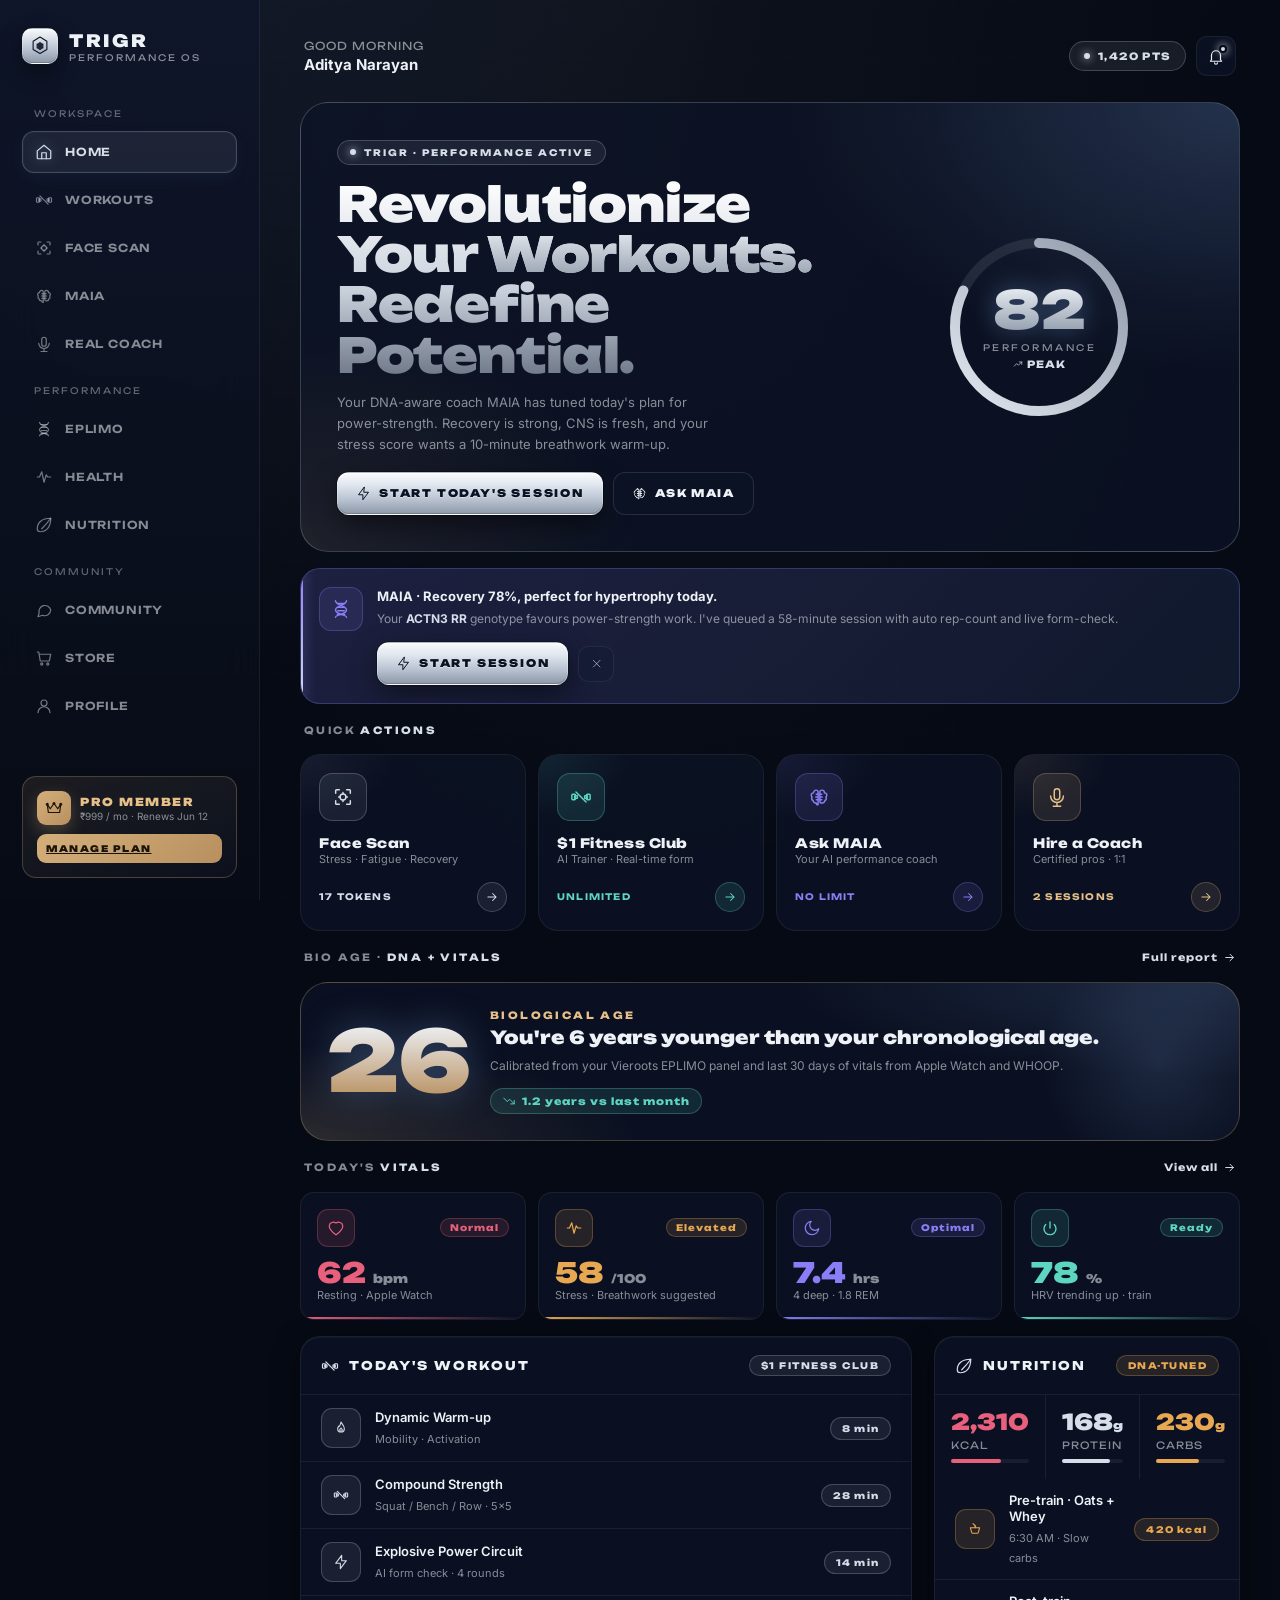
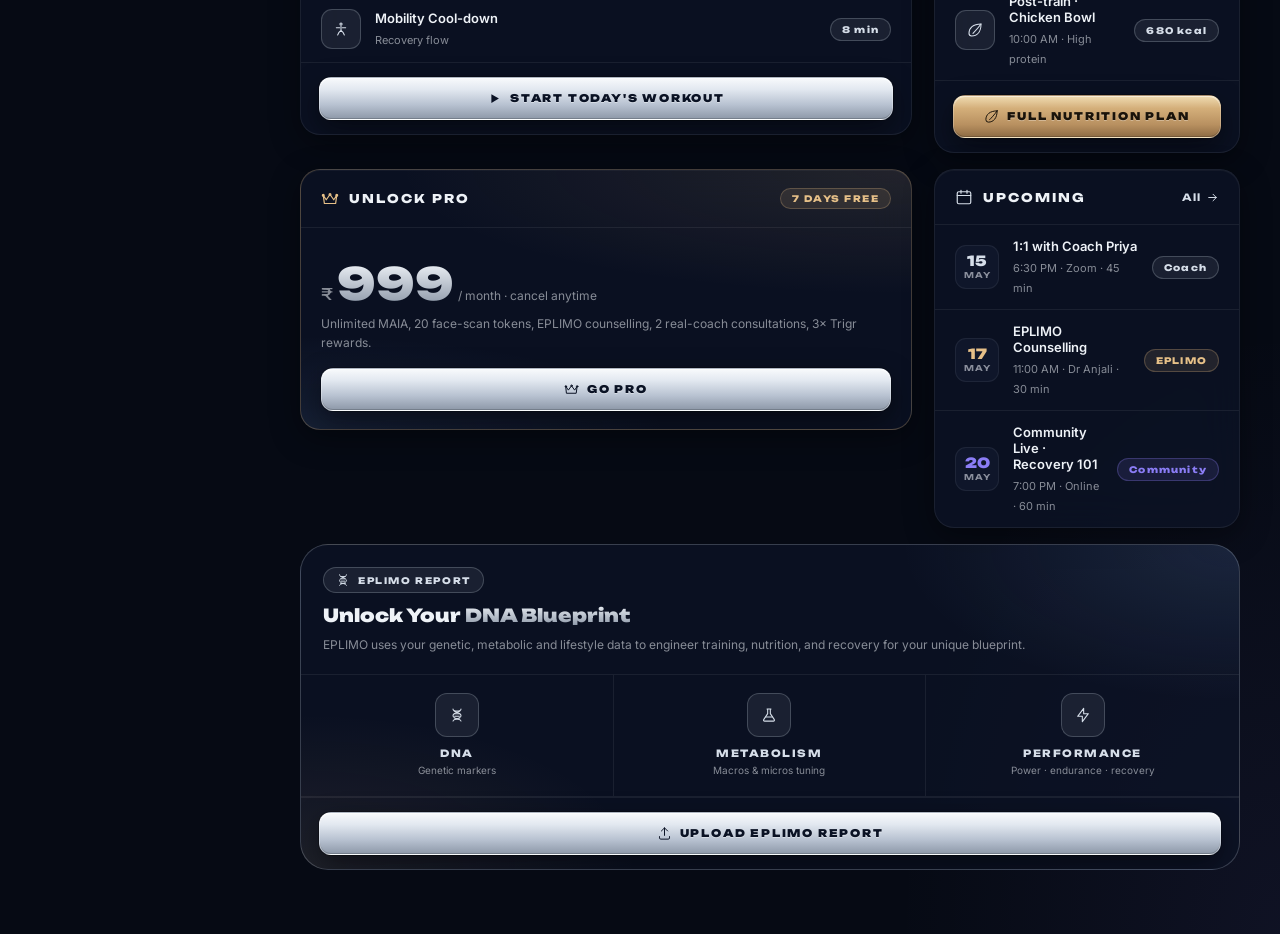
==== commit 0ead4b7a: "Rebrand · midnight navy + silver-plated metallic · Unbounded font (matches trigr.vieroots.com)" ====
--- a/index.html
+++ b/index.html
@@ -4,7 +4,7 @@
 <meta charset="UTF-8"/>
 <meta name="viewport" content="width=device-width, initial-scale=1.0"/>
 <title>TRIGR — Home</title>
-<link href="https://fonts.googleapis.com/css2?family=Orbitron:wght@400;600;700;900&family=Inter:wght@300;400;500;600;700;800&display=swap" rel="stylesheet"/>
+<link href="https://fonts.googleapis.com/css2?family=Unbounded:wght@300;400;500;600;700;800;900&family=Inter:wght@300;400;500;600;700;800&display=swap" rel="stylesheet"/>
 <link rel="stylesheet" href="styles.css"/>
 <script src="icons.js" defer></script>
 </head>
@@ -92,15 +92,15 @@
           <div class="ring-wrap">
             <div class="ring">
               <svg viewBox="0 0 200 200">
-                <circle cx="100" cy="100" r="84" fill="none" stroke="rgba(255,107,44,.10)" stroke-width="10"/>
+                <circle cx="100" cy="100" r="84" fill="none" stroke="rgba(214,222,233,.10)" stroke-width="10"/>
                 <circle id="mRing" cx="100" cy="100" r="84" fill="none"
                   stroke="url(#g-ring)" stroke-width="10" stroke-linecap="round"
                   stroke-dasharray="528" stroke-dashoffset="528"
                   style="transition:stroke-dashoffset 1.4s cubic-bezier(.4,0,.2,1)"/>
                 <defs>
                   <linearGradient id="g-ring" x1="0" y1="0" x2="1" y2="1">
-                    <stop offset="0%" stop-color="#FF8A4C"/>
-                    <stop offset="100%" stop-color="#E8501A"/>
+                    <stop offset="0%" stop-color="#E2E8F0"/>
+                    <stop offset="100%" stop-color="#8D98A8"/>
                   </linearGradient>
                 </defs>
               </svg>
--- a/styles.css
+++ b/styles.css
@@ -7,24 +7,31 @@
 *, *::before, *::after { box-sizing: border-box; margin: 0; padding: 0; }
 
 :root {
-  /* Brand */
-  --trigr:    #FF6B2C;
-  --trigr2:   #FF8A4C;
-  --trigr3:   #E8501A;
-  --tr-dim:   rgba(255,107,44,.10);
-  --tr-dim2:  rgba(255,107,44,.05);
-  --tr-b:     rgba(255,107,44,.25);
-  --tr-b2:    rgba(255,107,44,.45);
-  --tr-g:     0 14px 40px rgba(255,107,44,.22);
-
-  /* Champagne / gold luxe accent */
+  /* Brand — silver-plated metallic (replaces orange) */
+  --trigr:    #D6DEE9;        /* primary silver */
+  --trigr2:   #EEF2F7;        /* polished highlight */
+  --trigr3:   #8D98A8;        /* steel / graphite */
+  --tr-dim:   rgba(214,222,233,.08);
+  --tr-dim2:  rgba(214,222,233,.04);
+  --tr-b:     rgba(214,222,233,.22);
+  --tr-b2:    rgba(214,222,233,.40);
+  --tr-g:     0 14px 40px rgba(255,255,255,.06);
+
+  /* Silver gradient stops (use across rings, headlines, buttons) */
+  --silver-1: #F8FAFC;
+  --silver-2: #E2E8F0;
+  --silver-3: #B8C2D1;
+  --silver-4: #8D98A8;
+  --silver-5: #6B7585;
+
+  /* Champagne / gold luxe accent (Pro tier, rewards) */
   --gold:     #D4AF7A;
   --gold2:    #B89060;
   --gold3:    #E6C088;
   --gold-dim: rgba(212,175,122,.12);
   --gold-b:   rgba(212,175,122,.28);
 
-  /* Functional accents */
+  /* Functional accents — slightly desaturated for the navy world */
   --purple:   #8B7DF5;
   --pur-dim:  rgba(139,125,245,.12);
   --pur-b:    rgba(139,125,245,.28);
@@ -39,25 +46,25 @@
   --amb-b:    rgba(232,168,82,.28);
   --green-s:  #6FCF97;
 
-  /* Surfaces */
-  --bg:        #0A0908;
-  --bg2:       #110F0D;
-  --bg3:       #14110F;
-  --surface:   rgba(20,17,15,.72);
-  --surface2:  rgba(28,23,20,.55);
-  --glass:     rgba(20,17,15,.78);
-  --hairline:  rgba(255,255,255,.06);
-  --hairline2: rgba(255,255,255,.10);
-  --hairline3: rgba(255,255,255,.16);
-
-  /* Text */
-  --text:      #F5F0EA;
-  --text2:     rgba(245,240,234,.86);
-  --muted:     rgba(245,240,234,.58);
-  --muted2:    rgba(245,240,234,.42);
-
-  /* Type */
-  --f-display: 'Orbitron', system-ui, sans-serif;
+  /* Surfaces — midnight navy */
+  --bg:        #060A14;       /* deep midnight */
+  --bg2:       #0A1224;
+  --bg3:       #0F1A30;
+  --surface:   rgba(13,20,40,.72);
+  --surface2:  rgba(20,28,52,.55);
+  --glass:     rgba(13,20,40,.78);
+  --hairline:  rgba(232,236,242,.07);
+  --hairline2: rgba(232,236,242,.12);
+  --hairline3: rgba(232,236,242,.18);
+
+  /* Text — cool ivory */
+  --text:      #EEF2F7;
+  --text2:     rgba(238,242,247,.86);
+  --muted:     rgba(238,242,247,.55);
+  --muted2:    rgba(238,242,247,.38);
+
+  /* Type — Unbounded matches the official trigr.vieroots.com brand */
+  --f-display: 'Unbounded', 'Inter', system-ui, sans-serif;
   --f-body:    'Inter', system-ui, sans-serif;
 
   /* Radii / shadow */
@@ -84,9 +91,9 @@
 body {
   min-height: 100vh;
   background:
-    radial-gradient(ellipse 60% 40% at 12% -6%, rgba(255,107,44,.10), transparent 65%),
-    radial-gradient(ellipse 50% 40% at 100% 100%, rgba(139,125,245,.08), transparent 60%),
-    radial-gradient(ellipse 80% 60% at 50% 0%, rgba(212,175,122,.04), transparent 60%),
+    radial-gradient(ellipse 70% 50% at 12% -6%, rgba(120,160,220,.10), transparent 65%),
+    radial-gradient(ellipse 50% 40% at 100% 100%, rgba(139,125,245,.07), transparent 60%),
+    radial-gradient(ellipse 80% 60% at 50% 0%, rgba(214,222,233,.04), transparent 60%),
     var(--bg);
   overflow-x: hidden;
 }
@@ -129,7 +136,7 @@
   width: var(--side-w);
   padding: 28px 22px 22px;
   border-right: 1px solid var(--hairline);
-  background: linear-gradient(180deg, rgba(20,17,15,.85), rgba(10,9,8,.85));
+  background: linear-gradient(180deg, rgba(15,22,42,.85), rgba(8,12,22,.92));
   backdrop-filter: blur(20px);
   z-index: 30;
   flex-direction: column;
@@ -138,9 +145,14 @@
 .sb-brand { display: flex; align-items: center; gap: 11px; margin-bottom: 24px; }
 .sb-mark {
   width: 36px; height: 36px; border-radius: 10px;
-  background: linear-gradient(135deg, var(--trigr), var(--trigr3));
-  display: grid; place-items: center; color: #fff;
-  box-shadow: 0 8px 22px rgba(255,107,44,.32), inset 0 1px 0 rgba(255,255,255,.18);
+  background:
+    linear-gradient(180deg, var(--silver-1) 0%, var(--silver-3) 60%, var(--silver-4) 100%);
+  display: grid; place-items: center; color: #0A1224;
+  border: 1px solid rgba(255,255,255,.25);
+  box-shadow:
+    inset 0 1px 0 rgba(255,255,255,.55),
+    inset 0 -1px 0 rgba(0,0,0,.18),
+    0 8px 22px rgba(0,0,0,.45);
 }
 .sb-name {
   font-family: var(--f-display); font-size: 17px; font-weight: 900;
@@ -166,15 +178,15 @@
 .sb-link.active {
   color: var(--trigr); background: var(--tr-dim);
   border-color: var(--tr-b);
-  box-shadow: inset 0 0 0 1px rgba(255,107,44,.04), 0 6px 16px rgba(255,107,44,.06);
-}
-.sb-link.active .ic { opacity: 1; filter: drop-shadow(0 0 6px rgba(255,107,44,.55)); }
+  box-shadow: inset 0 0 0 1px rgba(120,160,220,.04), 0 6px 16px rgba(120,160,220,.06);
+}
+.sb-link.active .ic { opacity: 1; filter: drop-shadow(0 0 6px rgba(120,160,220,.55)); }
 
 .sb-plan {
   margin-top: auto;
   padding: 14px;
   border-radius: 14px;
-  background: linear-gradient(160deg, rgba(212,175,122,.10), rgba(255,107,44,.04));
+  background: linear-gradient(160deg, rgba(212,175,122,.10), rgba(120,160,220,.04));
   border: 1px solid var(--gold-b);
   display: flex; flex-direction: column; gap: 9px;
 }
@@ -264,7 +276,7 @@
 .page-title h1 {
   font-family: var(--f-display); font-size: 20px; font-weight: 900;
   letter-spacing: 1px; margin-top: 3px;
-  background: linear-gradient(180deg, #FFFFFF, #C9BFAF);
+  background: linear-gradient(180deg, #FFFFFF, #B8C2D1);
   -webkit-background-clip: text; -webkit-text-fill-color: transparent; background-clip: text;
 }
 
@@ -297,7 +309,7 @@
 .card.luxe {
   background:
     radial-gradient(ellipse 140% 80% at 100% 0%, rgba(212,175,122,.12), transparent 60%),
-    radial-gradient(ellipse 100% 60% at 0% 100%, rgba(255,107,44,.10), transparent 60%),
+    radial-gradient(ellipse 100% 60% at 0% 100%, rgba(120,160,220,.10), transparent 60%),
     var(--surface);
   border-color: var(--gold-b);
 }
@@ -331,7 +343,7 @@
 .hero {
   position: relative; overflow: hidden;
   background:
-    radial-gradient(ellipse 80% 100% at 100% 0%, rgba(255,107,44,.18), transparent 60%),
+    radial-gradient(ellipse 80% 100% at 100% 0%, rgba(120,160,220,.18), transparent 60%),
     radial-gradient(ellipse 60% 80% at 0% 100%, rgba(212,175,122,.10), transparent 60%),
     var(--surface);
   border: 1px solid var(--tr-b);
@@ -340,7 +352,7 @@
 }
 .hero::after {
   content: ''; position: absolute; inset: 0; pointer-events: none;
-  background: radial-gradient(60% 80% at 100% 0%, rgba(255,107,44,.06), transparent 60%);
+  background: radial-gradient(60% 80% at 100% 0%, rgba(120,160,220,.06), transparent 60%);
 }
 .hero-grid {
   display: grid; grid-template-columns: 1fr; gap: 22px;
@@ -359,7 +371,7 @@
 .hero-title {
   font-family: var(--f-display); font-size: 30px; font-weight: 900; line-height: 1.05;
   letter-spacing: -.4px;
-  background: linear-gradient(180deg, #FFFFFF, #C9BFAF 60%, #7A6C58);
+  background: linear-gradient(180deg, #FFFFFF, #C9D1DC 55%, #6B7585);
   -webkit-background-clip: text; -webkit-text-fill-color: transparent; background-clip: text;
 }
 .hero-title span {
@@ -383,7 +395,7 @@
   font-family: var(--f-display); font-size: 42px; font-weight: 900; line-height: 1;
   background: linear-gradient(180deg, var(--trigr2), var(--trigr3));
   -webkit-background-clip: text; -webkit-text-fill-color: transparent; background-clip: text;
-  filter: drop-shadow(0 0 12px rgba(255,107,44,.4));
+  filter: drop-shadow(0 0 12px rgba(120,160,220,.4));
 }
 .ring-lbl {
   font-family: var(--f-display); font-size: 9px; color: var(--muted);
@@ -495,18 +507,55 @@
 }
 .btn .ic { font-size: 15px; }
 .btn-primary {
-  background: linear-gradient(135deg, var(--trigr), var(--trigr3));
-  color: #fff;
-  box-shadow: 0 10px 28px rgba(255,107,44,.22), inset 0 1px 0 rgba(255,255,255,.18);
-}
-.btn-primary:hover { box-shadow: 0 14px 36px rgba(255,107,44,.32); transform: translateY(-1px); }
+  background:
+    linear-gradient(180deg,
+      var(--silver-1) 0%,
+      var(--silver-2) 28%,
+      var(--silver-3) 65%,
+      var(--silver-4) 100%);
+  color: #0A1224;
+  border: 1px solid rgba(255,255,255,.28);
+  box-shadow:
+    inset 0 1px 0 rgba(255,255,255,.6),
+    inset 0 -1px 0 rgba(0,0,0,.18),
+    0 10px 28px rgba(0,0,0,.45),
+    0 0 0 1px rgba(0,0,0,.25);
+  text-shadow: 0 1px 0 rgba(255,255,255,.4);
+  letter-spacing: 1.8px;
+}
+.btn-primary:hover {
+  background:
+    linear-gradient(180deg, #FFFFFF 0%, #EEF2F7 28%, #C9D1DC 65%, #9EAAB8 100%);
+  box-shadow:
+    inset 0 1px 0 rgba(255,255,255,.7),
+    inset 0 -1px 0 rgba(0,0,0,.18),
+    0 14px 36px rgba(120,160,220,.18),
+    0 0 0 1px rgba(0,0,0,.25);
+  transform: translateY(-1px);
+}
 .btn-primary:active { transform: translateY(0); }
 .btn-gold {
-  background: linear-gradient(135deg, var(--gold), var(--gold2));
+  background:
+    linear-gradient(180deg, #F0DCB2 0%, #D4AF7A 30%, #B89060 70%, #8E6C44 100%);
   color: #1a130a;
-  box-shadow: 0 10px 28px rgba(212,175,122,.22), inset 0 1px 0 rgba(255,255,255,.25);
-}
-.btn-gold:hover { box-shadow: 0 14px 36px rgba(212,175,122,.32); transform: translateY(-1px); }
+  border: 1px solid rgba(255,255,255,.22);
+  box-shadow:
+    inset 0 1px 0 rgba(255,255,255,.5),
+    inset 0 -1px 0 rgba(0,0,0,.2),
+    0 10px 28px rgba(0,0,0,.45),
+    0 0 0 1px rgba(0,0,0,.25);
+  text-shadow: 0 1px 0 rgba(255,255,255,.3);
+  letter-spacing: 1.8px;
+}
+.btn-gold:hover {
+  background: linear-gradient(180deg, #F8E5BF 0%, #E0BD8C 30%, #C4A074 70%, #9C7848 100%);
+  box-shadow:
+    inset 0 1px 0 rgba(255,255,255,.6),
+    inset 0 -1px 0 rgba(0,0,0,.2),
+    0 14px 36px rgba(212,175,122,.18),
+    0 0 0 1px rgba(0,0,0,.25);
+  transform: translateY(-1px);
+}
 .btn-ghost {
   background: var(--surface); border-color: var(--hairline2); color: var(--text);
 }
@@ -526,7 +575,7 @@
   text-decoration: none; color: inherit; transition: background .15s;
 }
 .rrow:last-child { border-bottom: none; }
-.rrow:hover { background: rgba(255,107,44,.025); }
+.rrow:hover { background: rgba(120,160,220,.025); }
 .rrow-ic {
   width: 40px; height: 40px; border-radius: 11px;
   display: grid; place-items: center; flex-shrink: 0;
@@ -555,7 +604,7 @@
 .banner {
   display: flex; align-items: flex-start; gap: 14px;
   background:
-    linear-gradient(135deg, rgba(139,125,245,.14), rgba(255,107,44,.06)),
+    linear-gradient(135deg, rgba(139,125,245,.14), rgba(120,160,220,.06)),
     var(--surface);
   border: 1px solid var(--pur-b);
   border-radius: var(--r-lg); padding: 18px;
@@ -596,7 +645,7 @@
 .bioage {
   position: relative; overflow: hidden;
   background:
-    radial-gradient(ellipse 80% 100% at 100% 0%, rgba(255,107,44,.18), transparent 60%),
+    radial-gradient(ellipse 80% 100% at 100% 0%, rgba(120,160,220,.18), transparent 60%),
     radial-gradient(ellipse 60% 100% at 0% 100%, rgba(212,175,122,.16), transparent 60%),
     var(--surface);
   border: 1px solid var(--gold-b);
@@ -606,7 +655,7 @@
 .bioage::after {
   content: ''; position: absolute; right: -40px; top: -40px;
   width: 240px; height: 240px;
-  background: radial-gradient(circle, rgba(255,107,44,.16), transparent 70%);
+  background: radial-gradient(circle, rgba(120,160,220,.16), transparent 70%);
   pointer-events: none;
 }
 .bioage-row { display: flex; align-items: center; gap: 20px; position: relative; z-index: 1; flex-wrap: wrap; }
@@ -614,7 +663,7 @@
   font-family: var(--f-display); font-size: 84px; font-weight: 900; line-height: .9;
   background: linear-gradient(180deg, var(--trigr2), var(--gold2));
   -webkit-background-clip: text; -webkit-text-fill-color: transparent; background-clip: text;
-  filter: drop-shadow(0 0 18px rgba(255,107,44,.35));
+  filter: drop-shadow(0 0 18px rgba(120,160,220,.35));
   letter-spacing: -2px;
 }
 .bioage-info { flex: 1; min-width: 200px; }
@@ -636,7 +685,7 @@
 .scan-stage {
   position: relative; overflow: hidden; text-align: center;
   background:
-    radial-gradient(circle at 50% 40%, rgba(255,107,44,.10), transparent 60%),
+    radial-gradient(circle at 50% 40%, rgba(120,160,220,.10), transparent 60%),
     var(--surface);
   border: 1px solid var(--tr-b);
   border-radius: var(--r-xl);
@@ -646,7 +695,7 @@
   position: relative; width: 220px; height: 240px;
   margin: 10px auto 18px;
   border-radius: 50% / 45%;
-  border: 1.5px dashed rgba(255,107,44,.4);
+  border: 1.5px dashed rgba(120,160,220,.4);
   display: grid; place-items: center;
 }
 .face-frame::before, .face-frame::after {
@@ -656,7 +705,7 @@
 }
 .face-frame::after { animation-delay: 1.3s; }
 @keyframes scanRing { 0%{opacity:.9;transform:scale(.92)} 100%{opacity:0;transform:scale(1.2)} }
-.face-glyph { color: rgba(255,107,44,.85); }
+.face-glyph { color: rgba(120,160,220,.85); }
 .scan-line {
   position: absolute; left: 4%; right: 4%; height: 1.5px; top: 50%;
   background: linear-gradient(90deg, transparent, var(--trigr), transparent);
@@ -680,7 +729,7 @@
   position: relative; overflow: hidden;
   background:
     radial-gradient(ellipse 80% 100% at 100% 0%, rgba(139,125,245,.20), transparent 60%),
-    radial-gradient(ellipse 60% 80% at 0% 100%, rgba(255,107,44,.10), transparent 60%),
+    radial-gradient(ellipse 60% 80% at 0% 100%, rgba(120,160,220,.10), transparent 60%),
     var(--surface);
   border: 1px solid var(--pur-b);
   border-radius: var(--r-xl);
@@ -762,7 +811,7 @@
   font-family: var(--f-display); font-weight: 900; color: #fff; font-size: 16px;
   letter-spacing: 1px;
   background: linear-gradient(135deg, var(--trigr), var(--trigr3));
-  box-shadow: 0 8px 22px rgba(255,107,44,.32);
+  box-shadow: 0 8px 22px rgba(120,160,220,.32);
 }
 .coach-av.tone-teal   { background: linear-gradient(135deg, var(--teal), #2EAF96); box-shadow: 0 8px 22px rgba(93,214,192,.32); }
 .coach-av.tone-purple { background: linear-gradient(135deg, var(--purple), #6B21F5); box-shadow: 0 8px 22px rgba(139,125,245,.32); }
@@ -786,7 +835,7 @@
   cursor: pointer; transition: all .2s;
 }
 .cal-day:hover { border-color: var(--tr-b); }
-.cal-day.sel { background: var(--tr-dim); border-color: var(--trigr); box-shadow: 0 6px 22px rgba(255,107,44,.18); }
+.cal-day.sel { background: var(--tr-dim); border-color: var(--trigr); box-shadow: 0 6px 22px rgba(120,160,220,.18); }
 .cal-day .cd { font-family: var(--f-display); font-size: 9px; color: var(--muted); letter-spacing: 1.2px; text-transform: uppercase; }
 .cal-day .cn { font-family: var(--f-display); font-size: 18px; font-weight: 900; margin-top: 4px; line-height: 1; }
 .cal-day.sel .cn { color: var(--trigr); }
@@ -807,7 +856,7 @@
 .eplimo-card {
   position: relative; overflow: hidden;
   background:
-    radial-gradient(ellipse 60% 80% at 100% 0%, rgba(255,107,44,.14), transparent 60%),
+    radial-gradient(ellipse 60% 80% at 100% 0%, rgba(120,160,220,.14), transparent 60%),
     radial-gradient(ellipse 60% 80% at 0% 100%, rgba(212,175,122,.10), transparent 60%),
     var(--surface);
   border: 1px solid var(--tr-b);
@@ -841,16 +890,16 @@
 
 .connect-zone {
   margin: 18px 22px;
-  border: 1.5px dashed rgba(255,107,44,.4);
+  border: 1.5px dashed rgba(120,160,220,.4);
   border-radius: var(--r-md);
   padding: 24px 18px;
   text-align: center;
-  background: rgba(255,107,44,.04);
+  background: rgba(120,160,220,.04);
   cursor: pointer; position: relative; overflow: hidden;
 }
 .connect-zone::before {
   content: ''; position: absolute; inset: 0; border-radius: inherit;
-  border: 1px solid rgba(255,107,44,.2);
+  border: 1px solid rgba(120,160,220,.2);
   animation: zonePulse 2.6s ease-in-out infinite;
 }
 @keyframes zonePulse { 0%,100%{transform:scale(1);opacity:.6} 50%{transform:scale(1.015);opacity:.2} }
@@ -895,11 +944,11 @@
 }
 .plan-card.pro {
   background:
-    radial-gradient(ellipse 80% 100% at 100% 0%, rgba(255,107,44,.16), transparent 60%),
+    radial-gradient(ellipse 80% 100% at 100% 0%, rgba(120,160,220,.16), transparent 60%),
     radial-gradient(ellipse 60% 100% at 0% 100%, rgba(212,175,122,.12), transparent 60%),
     var(--surface);
   border-color: var(--tr-b2);
-  box-shadow: 0 24px 60px rgba(255,107,44,.12);
+  box-shadow: 0 24px 60px rgba(120,160,220,.12);
 }
 .plan-card.pro::before {
   content: ''; position: absolute; top: 0; left: 16%; right: 16%; height: 2px;
@@ -932,7 +981,7 @@
   -webkit-background-clip: text; -webkit-text-fill-color: transparent; background-clip: text;
 }
 .plan-card .plan-amt.neutral {
-  background: linear-gradient(180deg, #FFFFFF, #B8B0A2);
+  background: linear-gradient(180deg, #FFFFFF, #B8C2D1);
   -webkit-background-clip: text; -webkit-text-fill-color: transparent; background-clip: text;
 }
 .plan-per { font-size: 12px; color: var(--muted); }
@@ -947,7 +996,7 @@
   position: relative; overflow: hidden; text-align: center;
   padding: 28px 22px 24px;
   background:
-    radial-gradient(ellipse 80% 80% at 50% 0%, rgba(255,107,44,.18), transparent 60%),
+    radial-gradient(ellipse 80% 80% at 50% 0%, rgba(120,160,220,.18), transparent 60%),
     radial-gradient(ellipse 60% 80% at 100% 100%, rgba(212,175,122,.10), transparent 60%),
     var(--surface);
   border: 1px solid var(--tr-b);
@@ -960,7 +1009,7 @@
   display: grid; place-items: center;
   font-family: var(--f-display); font-weight: 900; color: #fff; font-size: 30px;
   letter-spacing: 2px;
-  box-shadow: 0 0 32px rgba(255,107,44,.45), inset 0 1px 0 rgba(255,255,255,.2);
+  box-shadow: 0 0 32px rgba(120,160,220,.45), inset 0 1px 0 rgba(255,255,255,.2);
 }
 .profile-name { font-family: var(--f-display); font-size: 18px; font-weight: 900; letter-spacing: 1px; }
 .profile-handle { font-size: 12px; color: var(--muted); margin-top: 5px; }
@@ -1025,7 +1074,7 @@
   padding: 4px 8px; border-radius: 6px;
   background: var(--trigr); color: #fff;
   font-family: var(--f-display); font-size: 9px; font-weight: 900; letter-spacing: 1px;
-  box-shadow: 0 0 12px rgba(255,107,44,.5);
+  box-shadow: 0 0 12px rgba(120,160,220,.5);
 }
 .store-info { padding: 12px 14px; flex: 1; display: flex; flex-direction: column; }
 .store-info .nm { font-size: 12.5px; font-weight: 700; line-height: 1.35; }
@@ -1085,7 +1134,7 @@
 }
 .bn-item .ic { font-size: 22px; }
 .bn-item.on { color: var(--trigr); }
-.bn-item.on .ic { filter: drop-shadow(0 0 6px rgba(255,107,44,.6)); }
+.bn-item.on .ic { filter: drop-shadow(0 0 6px rgba(120,160,220,.6)); }
 
 /* ─── Tokens row ─── */
 .tokens-row {
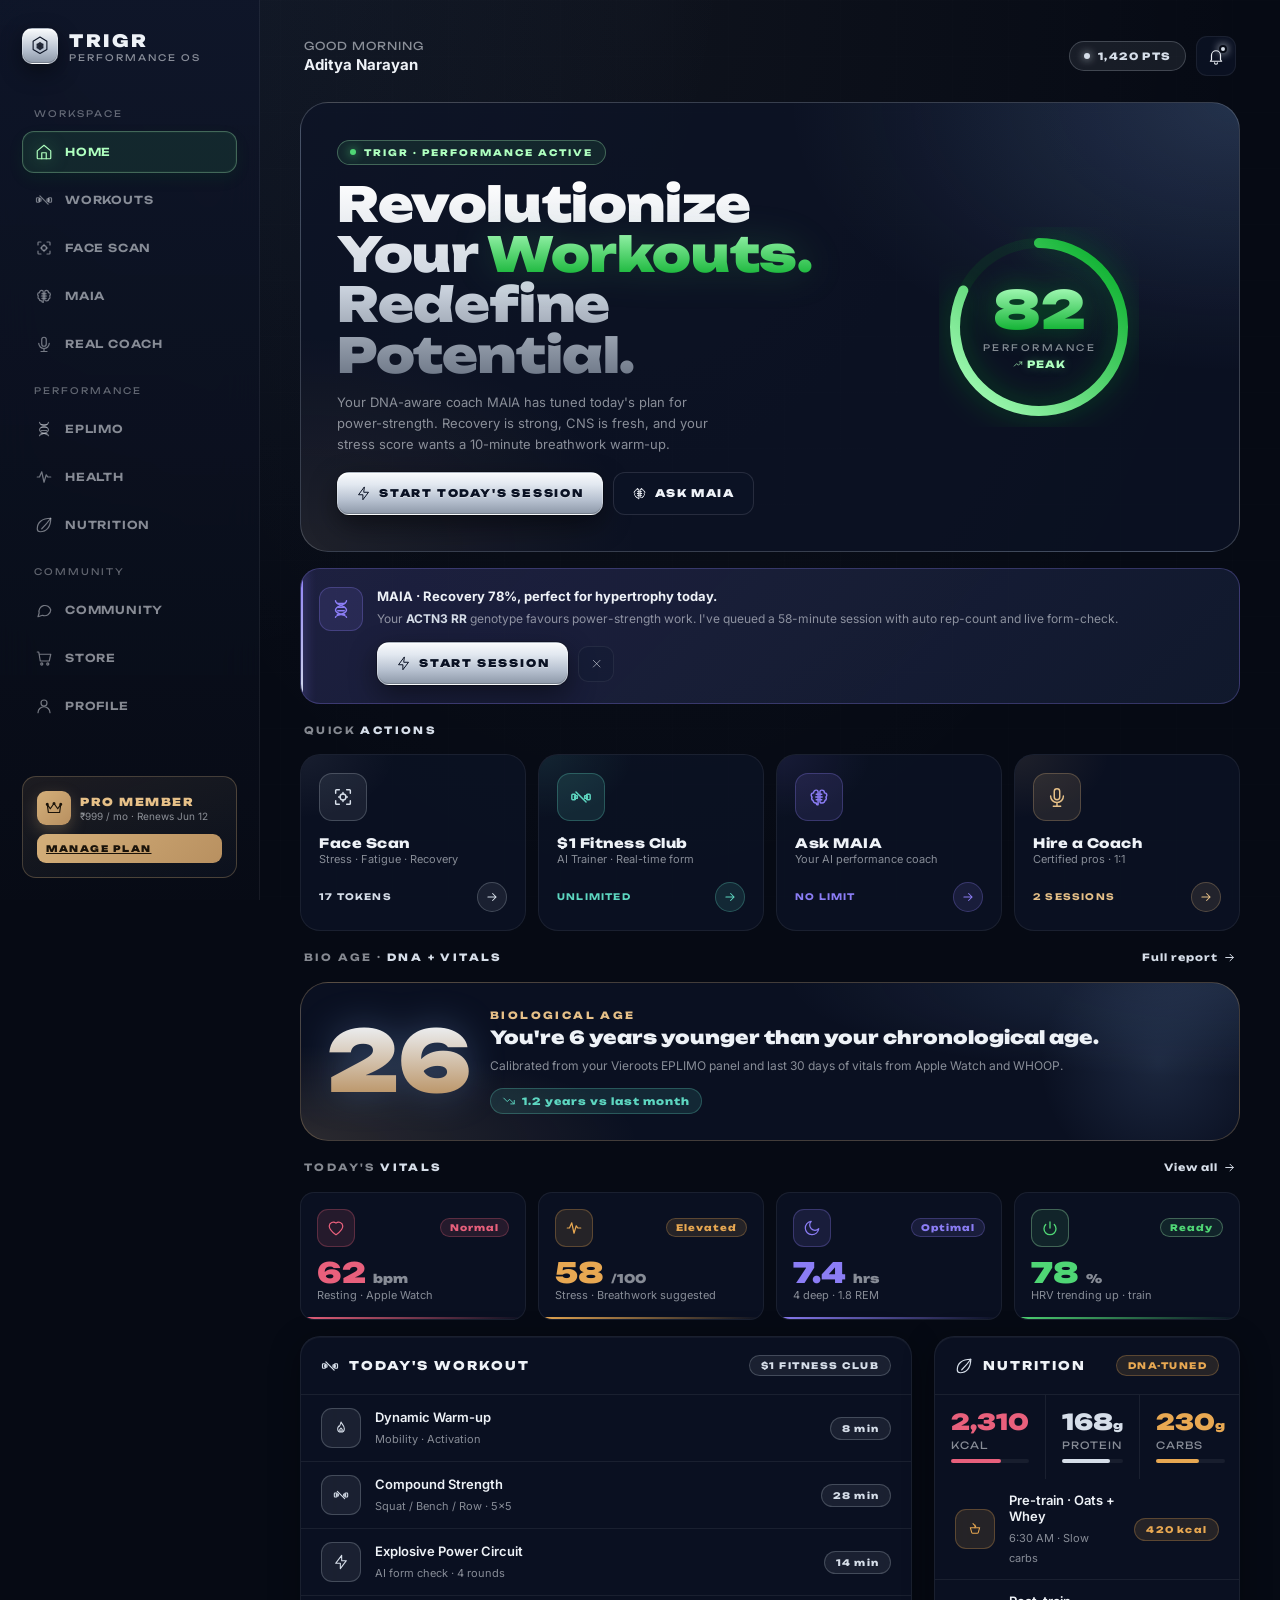
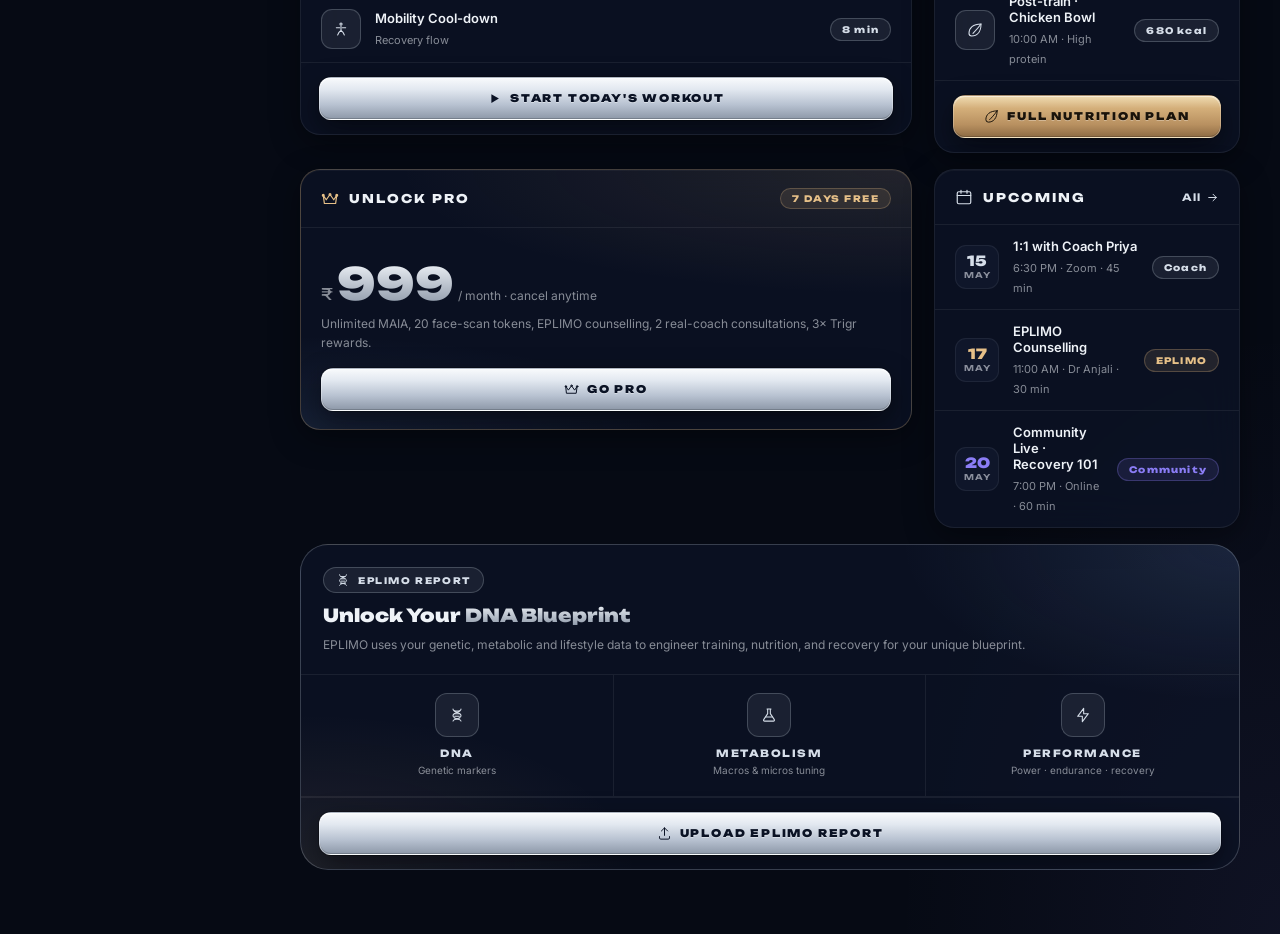
==== commit b9f13796: "Add TRIGR signature green (#AEFFBF → #00AA24) as performance accent · hero highlight, ring, live dot" ====
--- a/index.html
+++ b/index.html
@@ -92,15 +92,15 @@
           <div class="ring-wrap">
             <div class="ring">
               <svg viewBox="0 0 200 200">
-                <circle cx="100" cy="100" r="84" fill="none" stroke="rgba(214,222,233,.10)" stroke-width="10"/>
+                <circle cx="100" cy="100" r="84" fill="none" stroke="rgba(0,170,36,.10)" stroke-width="10"/>
                 <circle id="mRing" cx="100" cy="100" r="84" fill="none"
                   stroke="url(#g-ring)" stroke-width="10" stroke-linecap="round"
                   stroke-dasharray="528" stroke-dashoffset="528"
-                  style="transition:stroke-dashoffset 1.4s cubic-bezier(.4,0,.2,1)"/>
+                  style="transition:stroke-dashoffset 1.4s cubic-bezier(.4,0,.2,1); filter: drop-shadow(0 0 14px rgba(0,170,36,.45))"/>
                 <defs>
                   <linearGradient id="g-ring" x1="0" y1="0" x2="1" y2="1">
-                    <stop offset="0%" stop-color="#E2E8F0"/>
-                    <stop offset="100%" stop-color="#8D98A8"/>
+                    <stop offset="0%" stop-color="#AEFFBF"/>
+                    <stop offset="100%" stop-color="#00AA24"/>
                   </linearGradient>
                 </defs>
               </svg>
@@ -181,7 +181,7 @@
           <div class="tile-head"><div class="tile-ic"><svg class="ic"><use href="#i-moon"/></svg></div><span class="tile-badge">Optimal</span></div>
           <div><div class="tile-val">7.4<small> hrs</small></div><div class="tile-hint">4 deep · 1.8 REM</div></div>
         </div>
-        <div class="tile tone-teal">
+        <div class="tile tone-green">
           <div class="tile-head"><div class="tile-ic"><svg class="ic"><use href="#i-power"/></svg></div><span class="tile-badge">Ready</span></div>
           <div><div class="tile-val">78<small> %</small></div><div class="tile-hint">HRV trending up · train</div></div>
         </div>
--- a/styles.css
+++ b/styles.css
@@ -23,6 +23,15 @@
   --silver-3: #B8C2D1;
   --silver-4: #8D98A8;
   --silver-5: #6B7585;
+
+  /* TRIGR signature green — mint → emerald (matches trigr.vieroots.com landing) */
+  --green-1:  #AEFFBF;        /* mint highlight */
+  --green-2:  #4FD675;        /* mid emerald */
+  --green-3:  #00AA24;        /* deep emerald */
+  --green-4:  #007A1A;
+  --green-dim:rgba(79,214,117,.10);
+  --green-b:  rgba(174,255,191,.30);
+  --green-g:  0 0 22px rgba(0,170,36,.45);
 
   /* Champagne / gold luxe accent (Pro tier, rewards) */
   --gold:     #D4AF7A;
@@ -176,11 +185,11 @@
 .sb-link .ic { font-size: 18px; opacity: .85; }
 .sb-link:hover { color: var(--text); background: rgba(255,255,255,.025); }
 .sb-link.active {
-  color: var(--trigr); background: var(--tr-dim);
-  border-color: var(--tr-b);
-  box-shadow: inset 0 0 0 1px rgba(120,160,220,.04), 0 6px 16px rgba(120,160,220,.06);
-}
-.sb-link.active .ic { opacity: 1; filter: drop-shadow(0 0 6px rgba(120,160,220,.55)); }
+  color: var(--green-1); background: var(--green-dim);
+  border-color: var(--green-b);
+  box-shadow: inset 0 0 0 1px rgba(79,214,117,.05), 0 6px 16px rgba(0,170,36,.08);
+}
+.sb-link.active .ic { opacity: 1; filter: drop-shadow(0 0 8px rgba(79,214,117,.55)); }
 
 .sb-plan {
   margin-top: auto;
@@ -335,6 +344,7 @@
 .tag.purple { background: var(--pur-dim);  color: var(--purple);border-color: var(--pur-b); }
 .tag.rose   { background: var(--rose-dim); color: var(--rose);  border-color: var(--rose-b); }
 .tag.muted  { background: var(--surface2); color: var(--muted); border-color: var(--hairline2); }
+.tag.green  { background: var(--green-dim); color: var(--green-1); border-color: var(--green-b); }
 
 .card-pad { padding: 18px 20px; }
 .card-foot { padding: 14px 18px; border-top: 1px solid var(--hairline); }
@@ -361,12 +371,12 @@
 .hero-eyebrow {
   display: inline-flex; align-items: center; gap: 8px;
   padding: 6px 12px; border-radius: 99px;
-  background: var(--tr-dim); border: 1px solid var(--tr-b);
+  background: var(--green-dim); border: 1px solid var(--green-b);
   font-family: var(--f-display); font-size: 9px; font-weight: 800;
-  letter-spacing: 2px; text-transform: uppercase; color: var(--trigr);
+  letter-spacing: 2px; text-transform: uppercase; color: var(--green-1);
   margin-bottom: 14px;
 }
-.hero-eyebrow .dot { width: 6px; height: 6px; border-radius: 50%; background: var(--trigr); box-shadow: 0 0 8px var(--trigr); animation: blink 2s infinite; }
+.hero-eyebrow .dot { width: 6px; height: 6px; border-radius: 50%; background: var(--green-2); box-shadow: 0 0 10px var(--green-2); animation: blink 2s infinite; }
 @keyframes blink { 0%,100%{opacity:1} 50%{opacity:.3} }
 .hero-title {
   font-family: var(--f-display); font-size: 30px; font-weight: 900; line-height: 1.05;
@@ -375,8 +385,9 @@
   -webkit-background-clip: text; -webkit-text-fill-color: transparent; background-clip: text;
 }
 .hero-title span {
-  background: linear-gradient(180deg, var(--trigr2), var(--trigr3));
+  background: linear-gradient(180deg, var(--green-1), var(--green-3));
   -webkit-background-clip: text; -webkit-text-fill-color: transparent; background-clip: text;
+  filter: drop-shadow(0 0 18px rgba(79,214,117,.18));
 }
 .hero-sub { font-size: 13px; color: var(--muted); margin-top: 12px; line-height: 1.6; max-width: 380px; }
 .hero-cta-row { display: flex; gap: 10px; margin-top: 18px; flex-wrap: wrap; }
@@ -393,9 +404,9 @@
 }
 .ring-val {
   font-family: var(--f-display); font-size: 42px; font-weight: 900; line-height: 1;
-  background: linear-gradient(180deg, var(--trigr2), var(--trigr3));
+  background: linear-gradient(180deg, var(--green-1), var(--green-3));
   -webkit-background-clip: text; -webkit-text-fill-color: transparent; background-clip: text;
-  filter: drop-shadow(0 0 12px rgba(120,160,220,.4));
+  filter: drop-shadow(0 0 14px rgba(0,170,36,.45));
 }
 .ring-lbl {
   font-family: var(--f-display); font-size: 9px; color: var(--muted);
@@ -403,8 +414,9 @@
 }
 .ring-sub {
   font-family: var(--f-display); font-size: 10px; font-weight: 800;
-  color: var(--trigr); letter-spacing: 1px; text-transform: uppercase; margin-top: 5px;
+  color: var(--green-1); letter-spacing: 1px; text-transform: uppercase; margin-top: 5px;
   display: inline-flex; align-items: center; gap: 4px;
+  text-shadow: 0 0 10px rgba(79,214,117,.4);
 }
 
 /* ─── Stat tiles (grid) ─── */
@@ -453,6 +465,7 @@
 .tone-teal   { --c1: var(--teal);   --c-dim: var(--teal-dim); --c-b: var(--teal-b); }
 .tone-rose   { --c1: var(--rose);   --c-dim: var(--rose-dim); --c-b: var(--rose-b); }
 .tone-amber  { --c1: var(--amber);  --c-dim: var(--amb-dim);  --c-b: var(--amb-b); }
+.tone-green  { --c1: var(--green-2);--c-dim: var(--green-dim);--c-b: var(--green-b); }
 
 /* ─── Action cards (large, 2-col on mobile, 4-col desktop) ─── */
 .actions { display: grid; grid-template-columns: 1fr 1fr; gap: 12px; }
@@ -1133,8 +1146,8 @@
   transition: color .2s, background .2s;
 }
 .bn-item .ic { font-size: 22px; }
-.bn-item.on { color: var(--trigr); }
-.bn-item.on .ic { filter: drop-shadow(0 0 6px rgba(120,160,220,.6)); }
+.bn-item.on { color: var(--green-1); }
+.bn-item.on .ic { filter: drop-shadow(0 0 8px rgba(79,214,117,.55)); }
 
 /* ─── Tokens row ─── */
 .tokens-row {
